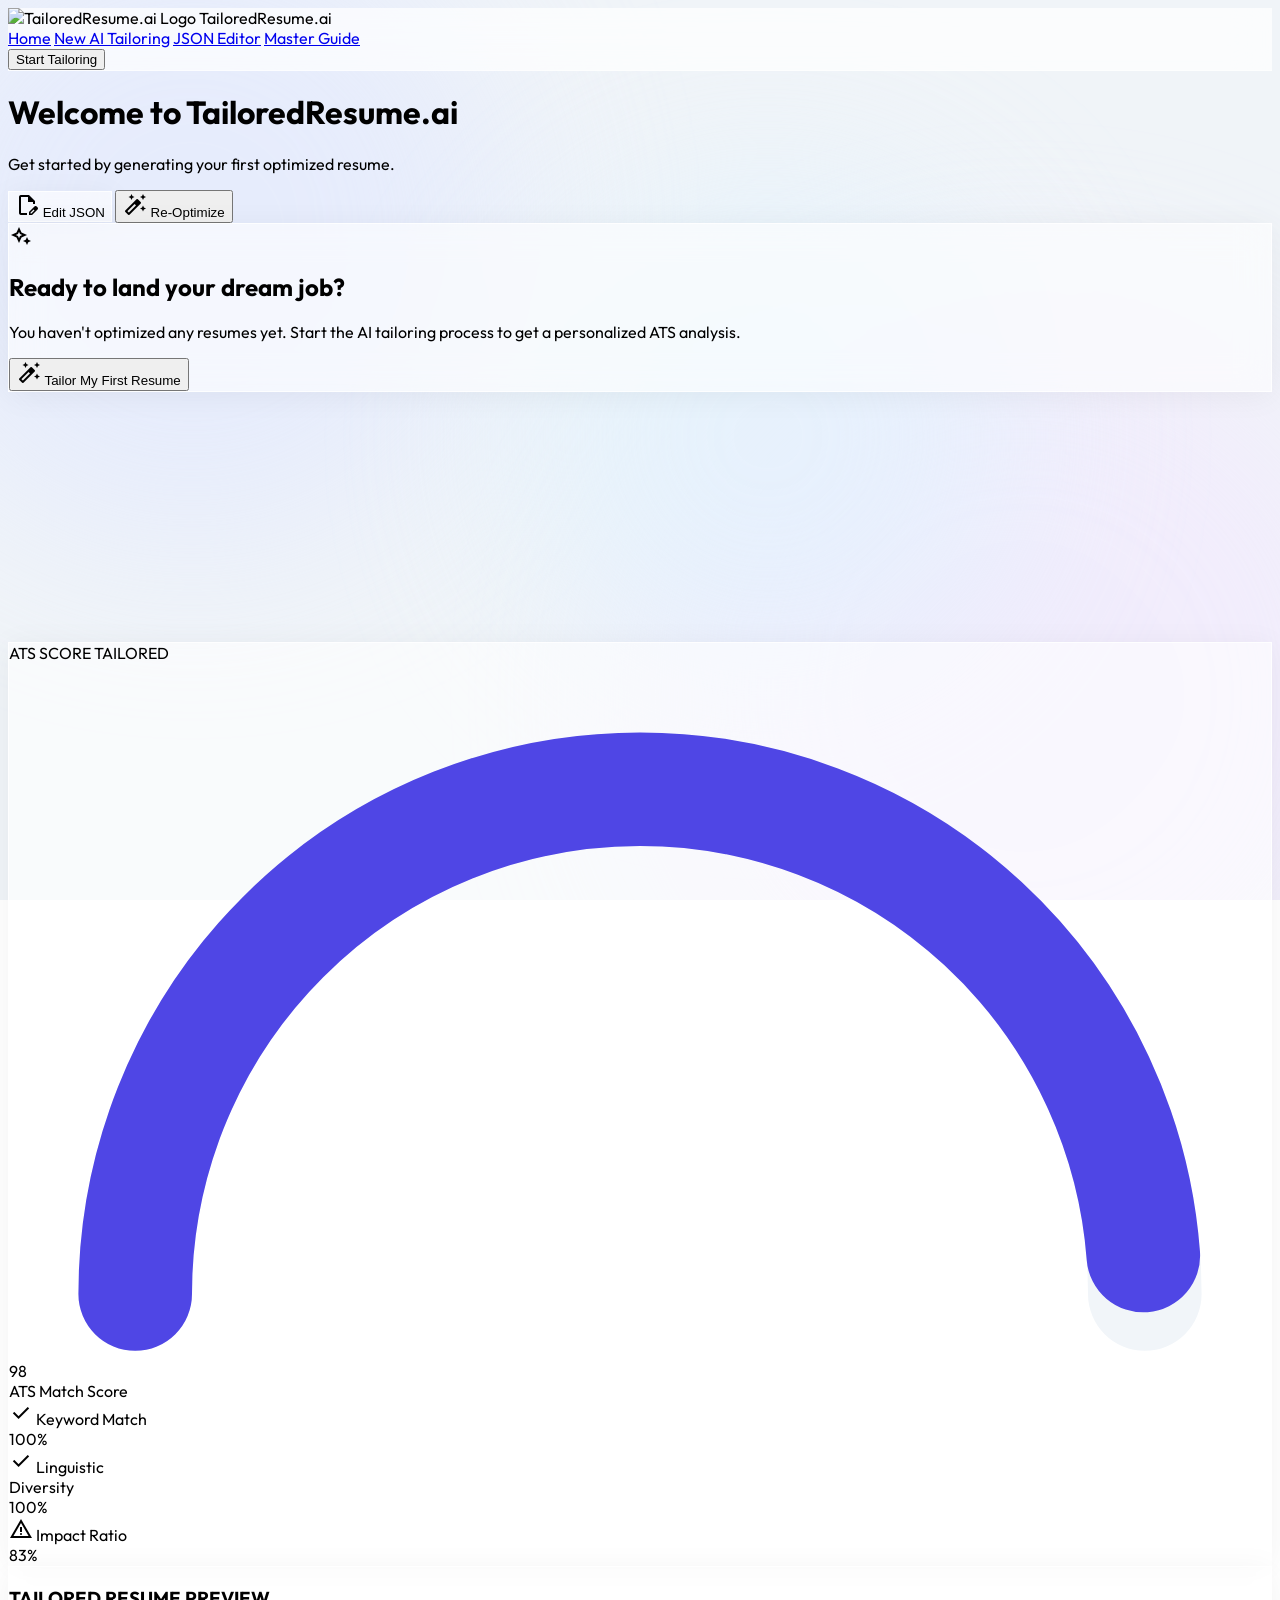
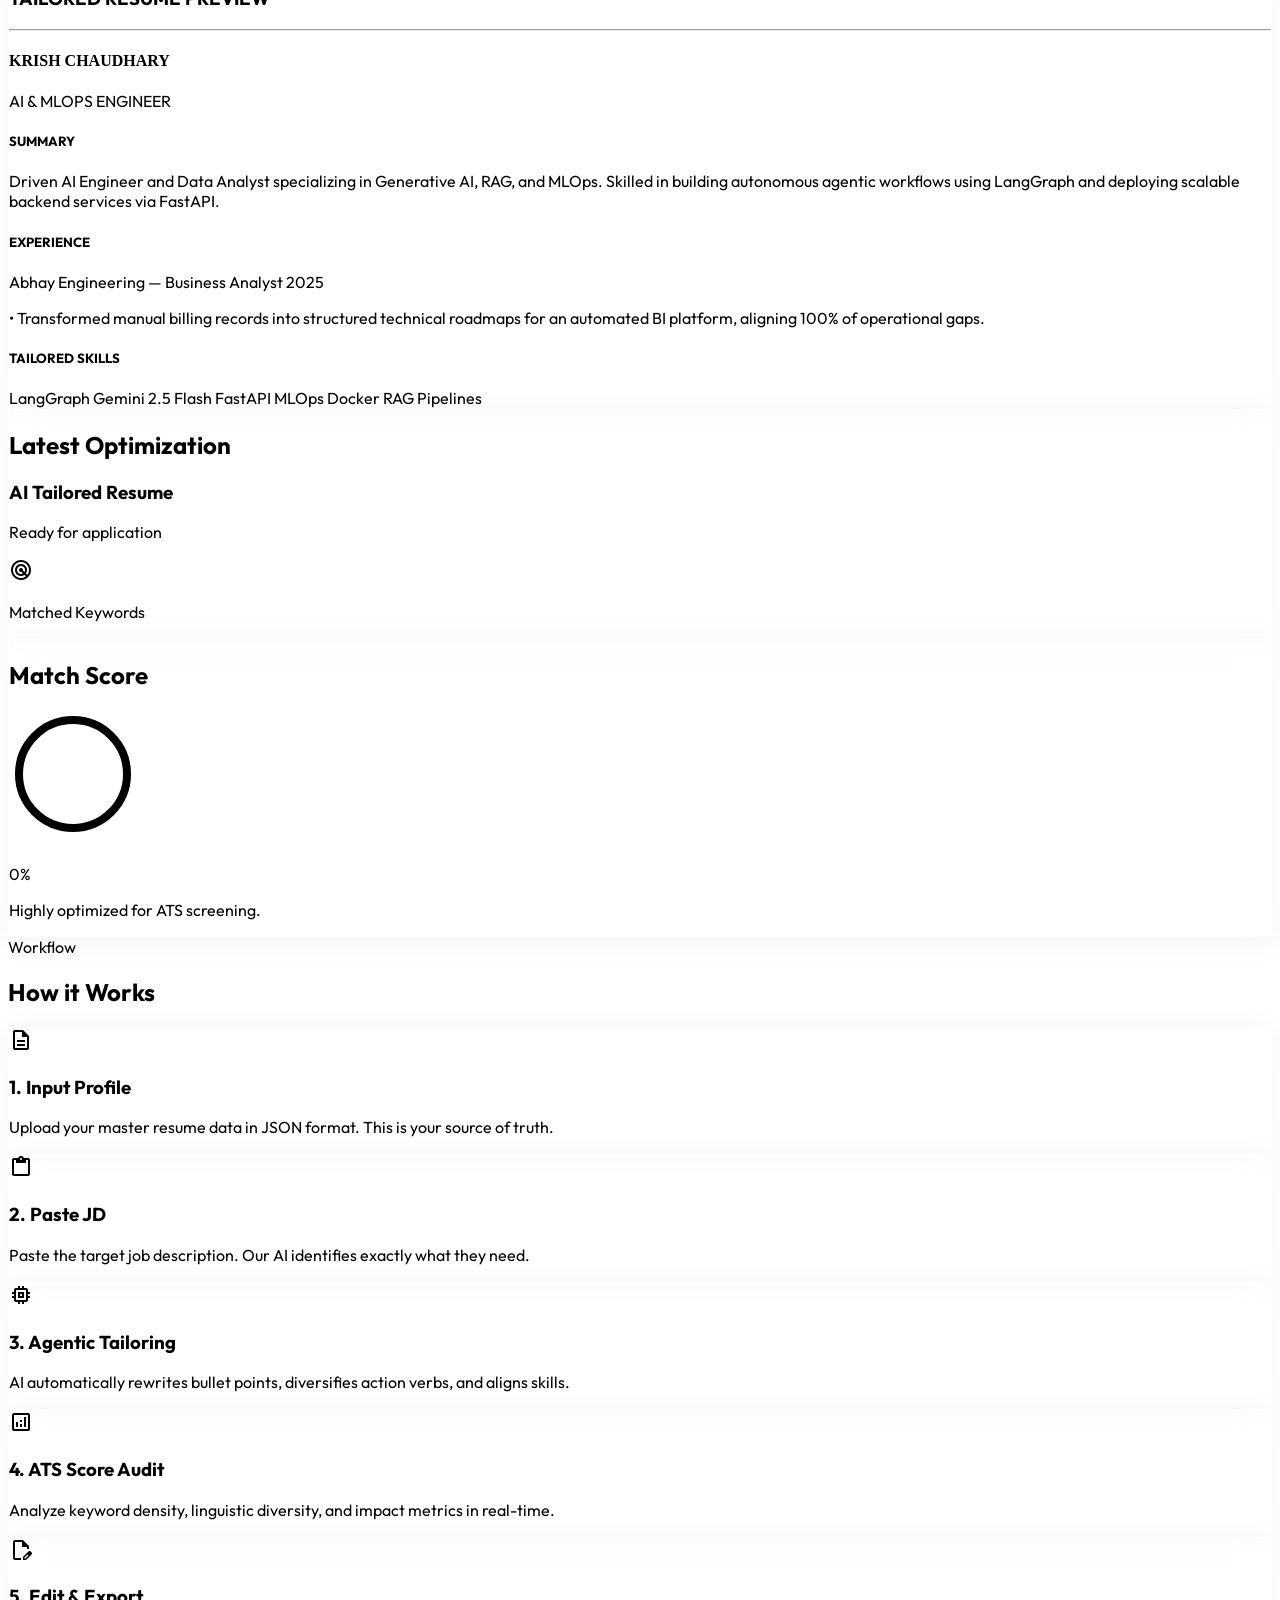
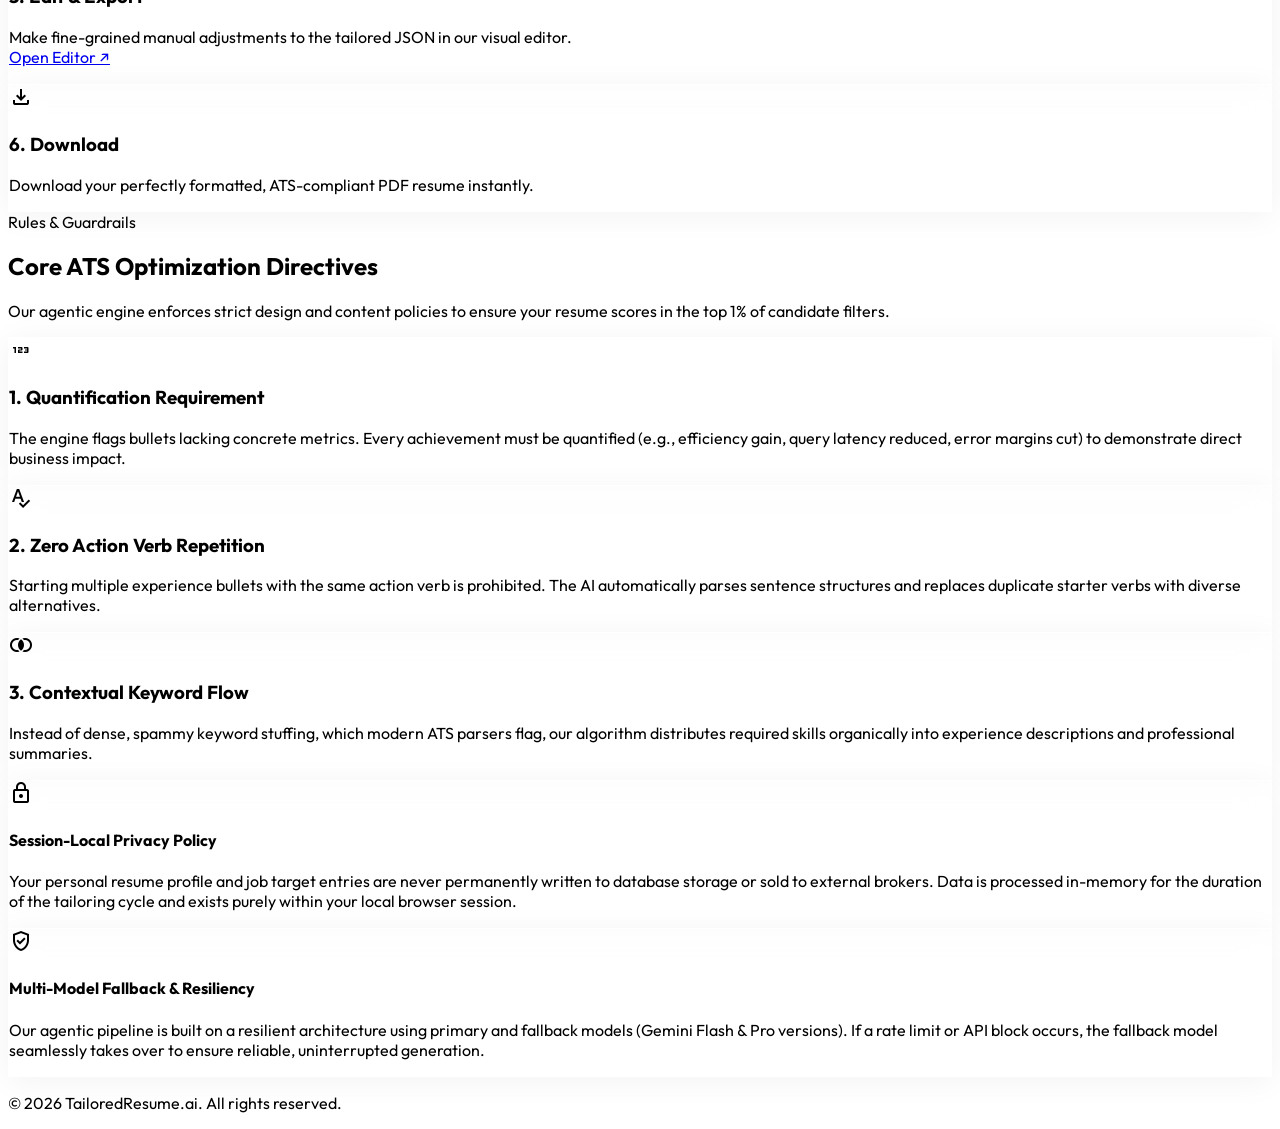
==== static/index.html @ 3b435083 "Refined UI: loading animations, single-page PDF, layout tweaks" ====
<!DOCTYPE html>
<html class="light" lang="en">
<head>
<meta charset="utf-8"/>
<meta content="width=device-width, initial-scale=1.0" name="viewport"/>
<title>TailoredResume.ai | Dashboard</title>
<link rel="icon" href="/favicon.svg?v=2" type="image/svg+xml">
<script src="https://cdn.tailwindcss.com?plugins=forms,container-queries"></script>
<link href="https://fonts.googleapis.com/css2?family=Material+Symbols+Outlined:wght,FILL@100..700,0..1&amp;display=swap" rel="stylesheet"/>
<link href="https://fonts.googleapis.com/css2?family=Outfit:wght@300;400;500;600;700&amp;display=swap" rel="stylesheet"/>
<script>
    tailwind.config = {
        theme: {
            extend: {
                fontFamily: {
                    sans: ['Outfit', 'sans-serif'],
                },
                colors: {
                    primary: "#4f46e5",
                    secondary: "#7c3aed",
                }
            }
        }
    }
</script>
<style>
    .tilt-wrapper {
        perspective: 1000px;
    }
    .tilt-target {
        transform-style: preserve-3d;
        transition: transform 0.1s ease-out;
    }
    .tilt-wrapper.tracking .tilt-target {
        transform: rotateX(var(--tilt-y, 0deg)) rotateY(var(--tilt-x, 0deg));
    }
    
    /* Scroll Reveal Animations */
    .scroll-reveal {
        opacity: 0;
        transform: translateY(30px) scale(0.98);
        transition: opacity 0.8s cubic-bezier(0.16, 1, 0.3, 1), transform 0.8s cubic-bezier(0.16, 1, 0.3, 1);
    }
    .scroll-reveal.visible {
        opacity: 1;
        transform: translateY(0) scale(1);
    }
    /* Staggered delays for child items */
    .delay-100 { transition-delay: 100ms; }
    .delay-200 { transition-delay: 200ms; }
    .delay-300 { transition-delay: 300ms; }

    /* Page Loader Transition */
    #page-loader {
        position: fixed;
        inset: 0;
        background: rgba(255, 255, 255, 0.95);
        backdrop-filter: blur(20px);
        z-index: 9999;
        display: flex;
        flex-direction: column;
        align-items: center;
        justify-content: center;
        transition: opacity 0.6s ease-out, visibility 0.6s;
    }
    #page-loader.hidden-loader {
        opacity: 0;
        visibility: hidden;
    }
    
    body {
        font-family: 'Outfit', sans-serif;
    }
    .glass-card {
        background: rgba(255, 255, 255, 0.6);
        backdrop-filter: blur(16px);
        -webkit-backdrop-filter: blur(16px);
        border: 1px solid rgba(255, 255, 255, 0.8);
        box-shadow: 0 4px 30px rgba(0, 0, 0, 0.05);
    }
    .glass-nav {
        background: rgba(255, 255, 255, 0.7);
        backdrop-filter: blur(20px);
        -webkit-backdrop-filter: blur(20px);
        border-bottom: 1px solid rgba(255, 255, 255, 0.5);
    }
    .animated-bg {
        position: fixed;
        top: 0; left: 0; right: 0; bottom: 0;
        z-index: -1;
        background: #f0f4f8;
        overflow: hidden;
    }
    .bg-blob {
        position: absolute;
        filter: blur(90px);
        opacity: 0.6;
        border-radius: 50%;
        animation: float 10s infinite ease-in-out alternate;
    }
    .blob-1 { top: -10%; left: -10%; width: 50vw; height: 50vw; background: #e0e7ff; animation-delay: 0s; }
    .blob-2 { bottom: -20%; right: -10%; width: 60vw; height: 60vw; background: #f3e8ff; animation-delay: -2s; }
    .blob-3 { top: 20%; left: 40%; width: 40vw; height: 40vw; background: #e0f2fe; animation-delay: -4s; }
    
    @keyframes float {
        0% { transform: translate(0, 0) scale(1); }
        100% { transform: translate(30px, 50px) scale(1.1); }
    }
</style>
</head>
<body class="min-h-screen text-slate-800 flex flex-col relative">

    <!-- Page Transition Loader -->
    <div id="page-loader">
        <div class="relative inline-block">
            <span class="material-symbols-outlined text-6xl text-indigo-600 mb-4">document_scanner</span>
            <div class="scanner-laser"></div>
        </div>
    </div>

    <!-- Glassy Mesh Background -->
    <div class="animated-bg">
        <div class="bg-blob blob-1"></div>
        <div class="bg-blob blob-2"></div>
        <div class="bg-blob blob-3"></div>
    </div>

    <!-- Top Navigation Bar -->
    <header class="glass-nav sticky top-0 z-50 transition-all duration-300">
        <div class="flex justify-between items-center px-8 w-full max-w-7xl mx-auto h-20">
            <div class="text-2xl font-bold text-primary flex items-center gap-2">
                <img src="/favicon.svg?v=2" alt="TailoredResume.ai Logo" class="w-8 h-8 drop-shadow-sm" />
                TailoredResume.ai
            </div>
            <nav class="hidden md:flex items-center gap-8">
                <a class="text-primary font-semibold border-b-2 border-primary pb-1" href="/">Home</a>
                <a class="text-slate-500 hover:text-primary transition-colors font-medium" href="/input">New AI Tailoring</a>
                <a class="text-slate-500 hover:text-primary transition-colors font-medium" href="/editor">JSON Editor</a>
                <a class="text-slate-500 hover:text-primary transition-colors font-medium" href="/guide">Master Guide</a>
            </nav>
            <div class="flex items-center gap-4">
                <button onclick="window.location.href='/input'" class="bg-primary text-white font-medium px-6 py-2.5 rounded-full hover:bg-indigo-700 hover:shadow-lg hover:shadow-indigo-200 active:scale-95 duration-200 transition-all">
                    Start Tailoring
                </button>
            </div>
        </div>
    </header>

    <main class="flex-grow px-4 md:px-8 py-12 w-full max-w-7xl mx-auto space-y-8">
        
        <!-- Dashboard Header -->
        <div class="flex items-center justify-between mb-2">
            <div>
                <h1 id="greeting-title" class="text-3xl font-bold text-slate-900 mb-1">Welcome to TailoredResume.ai</h1>
                <p id="greeting-subtitle" class="text-slate-500">Get started by generating your first optimized resume.</p>
            </div>
            <div id="dashboard-actions" class="flex gap-3 hidden">
                <button onclick="window.location.href='/editor'" class="glass-card px-5 py-2.5 rounded-full font-medium text-slate-700 flex items-center gap-2 hover:bg-white/80 transition-all">
                    <span class="material-symbols-outlined text-[20px]">edit_document</span> Edit JSON
                </button>
                <button onclick="window.location.href='/input'" class="bg-slate-900 text-white px-5 py-2.5 rounded-full font-medium flex items-center gap-2 hover:bg-slate-800 transition-all shadow-md">
                    <span class="material-symbols-outlined text-[20px]">auto_fix</span> Re-Optimize
                </button>
            </div>
        </div>

        <!-- Empty State -->
        <div id="empty-state" class="grid grid-cols-1 lg:grid-cols-2 gap-8 lg:gap-12 items-center">
            
            <!-- Left Side: Call to Action -->
            <div class="glass-card p-8 md:p-12 rounded-2xl text-left flex flex-col items-start justify-center h-full shadow-sm hover:shadow-md transition-shadow">
                <div class="w-14 h-14 rounded-full bg-indigo-50 text-indigo-600 flex items-center justify-center mb-6 shadow-inner">
                    <span class="material-symbols-outlined text-3xl">magic_button</span>
                </div>
                <h2 class="text-3xl font-bold text-slate-900 mb-3 leading-tight">Ready to land your dream job?</h2>
                <p class="text-slate-500 mb-8 text-base">You haven't optimized any resumes yet. Start the AI tailoring process to get a personalized ATS analysis.</p>
                <button onclick="window.location.href='/input'" class="bg-primary text-white font-medium px-8 py-3.5 rounded-full hover:bg-indigo-700 hover:shadow-lg hover:shadow-indigo-200 active:scale-95 duration-200 transition-all flex items-center gap-2">
                    <span class="material-symbols-outlined text-[20px]">auto_fix_high</span> Tailor My First Resume
                </button>
            </div>

            <!-- Right Side: Mockup Cards -->
            <div id="hero-mockup-wrapper" class="group relative w-full h-[500px] hidden lg:flex items-center justify-center transition-transform duration-200 ease-out" style="transform: perspective(1000px) rotateX(var(--tilt-y, 0deg)) rotateY(var(--tilt-x, 0deg)); transform-style: preserve-3d;">
                
                <!-- Spotlight Glow -->
                <div class="absolute pointer-events-none opacity-0 group-hover:opacity-100 transition-opacity duration-500 rounded-full blur-[60px] bg-indigo-500/20" style="width: 250px; height: 250px; left: calc(var(--mouse-x, 50%) - 125px); top: calc(var(--mouse-y, 50%) - 125px); transform: translateZ(-50px);"></div>
                
                <div class="flex gap-4 items-center justify-center w-full relative z-10">
                    <!-- Card 1: ATS Score -->
                    <div class="w-64 glass-card p-5 rounded-2xl bg-white/80 shadow-2xl border border-white mt-12" style="transform: translateZ(30px);">
                        <div class="flex justify-between items-center mb-6 border-b border-slate-100 pb-3">
                            <span class="font-bold text-slate-700 text-sm tracking-wide">ATS SCORE</span>
                            <span class="text-[10px] font-bold text-emerald-500 flex items-center gap-1.5"><span class="w-1.5 h-1.5 rounded-full bg-emerald-500"></span> TAILORED</span>
                        </div>
                        
                        <div class="flex flex-col items-center mb-6">
                            <div class="relative w-32 mt-2">
                                <svg viewBox="0 0 100 55" class="w-full overflow-visible">
                                    <path d="M 10 50 A 40 40 0 0 1 90 50" fill="none" stroke="#f1f5f9" stroke-width="9" stroke-linecap="round"></path>
                                    <path d="M 10 50 A 40 40 0 0 1 90 50" fill="none" stroke="#4f46e5" stroke-width="9" stroke-linecap="round" stroke-dasharray="125.6" stroke-dashoffset="3"></path>
                                </svg>
                                <div class="absolute bottom-0 left-0 w-full text-center translate-y-1">
                                    <span id="mockup-score" class="text-[2.75rem] font-black text-slate-800 leading-none tracking-tight">98</span>
                                </div>
                            </div>
                            <span class="text-[10px] font-bold text-emerald-500 mt-4 tracking-widest uppercase">ATS Match Score</span>
                        </div>

                        <div class="space-y-2">
                            <div class="flex items-center justify-between bg-slate-50/80 p-2.5 rounded-lg border border-slate-100/80">
                                <div class="flex items-center gap-2">
                                    <span class="material-symbols-outlined text-emerald-500 text-[16px]">check</span>
                                    <span class="text-[11px] font-bold text-slate-700">Keyword Match</span>
                                </div>
                                <span class="text-[11px] font-bold text-emerald-500">100%</span>
                            </div>
                            <div class="flex items-center justify-between bg-slate-50/80 p-2.5 rounded-lg border border-slate-100/80">
                                <div class="flex items-center gap-2">
                                    <span class="material-symbols-outlined text-emerald-500 text-[16px]">check</span>
                                    <span class="text-[11px] font-bold text-slate-700 leading-tight">Linguistic<br>Diversity</span>
                                </div>
                                <span class="text-[11px] font-bold text-emerald-500">100%</span>
                            </div>
                            <div class="flex items-center justify-between bg-slate-50/80 p-2.5 rounded-lg border border-indigo-100/50">
                                <div class="flex items-center gap-2">
                                    <span class="material-symbols-outlined text-indigo-500 text-[16px]">warning</span>
                                    <span class="text-[11px] font-bold text-slate-700">Impact Ratio</span>
                                </div>
                                <span class="text-[11px] font-bold text-indigo-600">83%</span>
                            </div>
                        </div>
                    </div>

                    <!-- Card 2: Resume Preview -->
                    <div class="w-72 glass-card p-6 rounded-2xl bg-white/95 shadow-2xl border border-white mb-12" style="transform: translateZ(50px);">
                        <h3 class="font-bold text-slate-700 text-xs tracking-widest mb-4">TAILORED RESUME PREVIEW</h3>
                        <hr class="border-slate-100 mb-4">
                        
                        <div class="text-center mb-5">
                            <h4 id="mockup-name" class="font-black text-slate-800 text-[17px] leading-none mb-1" style="font-family: 'Newsreader', serif;">KRISH CHAUDHARY</h4>
                            <p id="mockup-role" class="text-[9px] font-bold text-indigo-600 uppercase tracking-widest">AI & MLOPS ENGINEER</p>
                        </div>

                        <div class="mb-4">
                            <h5 class="text-[8px] font-bold text-slate-400 tracking-widest mb-1.5">SUMMARY</h5>
                            <p id="mockup-summary" class="text-[9px] text-slate-600 leading-relaxed line-clamp-4">Driven AI Engineer and Data Analyst specializing in Generative AI, RAG, and MLOps. Skilled in building autonomous agentic workflows using LangGraph and deploying scalable backend services via FastAPI.</p>
                        </div>

                        <div class="mb-4">
                            <h5 class="text-[8px] font-bold text-slate-400 tracking-widest mb-1.5">EXPERIENCE</h5>
                            <p id="mockup-exp-title" class="text-[10px] font-bold text-slate-700 truncate">Abhay Engineering — Business Analyst <span class="font-normal text-slate-400 text-[9px] float-right">2025</span></p>
                            <p id="mockup-exp-bullet" class="text-[9px] text-slate-600 leading-relaxed mt-1 line-clamp-3">• Transformed manual billing records into structured technical roadmaps for an automated BI platform, aligning 100% of operational gaps.</p>
                        </div>

                        <div>
                            <h5 class="text-[8px] font-bold text-slate-400 tracking-widest mb-1.5">TAILORED SKILLS</h5>
                            <div id="mockup-skills-container" class="flex flex-wrap gap-1.5">
                                <span class="px-2 py-0.5 rounded border border-indigo-200/60 bg-indigo-50/50 text-[9px] font-bold text-indigo-600">LangGraph</span>
                                <span class="px-2 py-0.5 rounded border border-indigo-200/60 bg-indigo-50/50 text-[9px] font-bold text-indigo-600">Gemini 2.5 Flash</span>
                                <span class="px-2 py-0.5 rounded border border-indigo-200/60 bg-indigo-50/50 text-[9px] font-bold text-indigo-600">FastAPI</span>
                                <span class="px-2 py-0.5 rounded border border-indigo-200/60 bg-indigo-50/50 text-[9px] font-bold text-indigo-600">MLOps</span>
                                <span class="px-2 py-0.5 rounded border border-indigo-200/60 bg-indigo-50/50 text-[9px] font-bold text-indigo-600">Docker</span>
                                <span class="px-2 py-0.5 rounded border border-indigo-200/60 bg-indigo-50/50 text-[9px] font-bold text-indigo-600">RAG Pipelines</span>
                            </div>
                        </div>
                    </div>
                </div>
            </div>
        </div>

        <!-- Top Row Dashboard Grid (Hidden until data exists) -->
        <div id="dashboard-wrapper" class="tilt-wrapper hidden">
            <div id="dashboard-data" class="grid grid-cols-1 md:grid-cols-3 gap-6 tilt-target">
                <!-- Target Role Analysis -->
                <section class="glass-card p-6 rounded-2xl md:col-span-2 flex flex-col justify-between hover:-translate-y-1 transition-transform duration-300">
                <div class="flex justify-between items-start mb-6">
                    <div>
                        <div class="flex items-center gap-2 mb-2">
                            <span class="w-2 h-2 rounded-full bg-green-400 animate-pulse"></span>
                            <h2 class="text-slate-500 text-sm uppercase tracking-wider font-semibold">Latest Optimization</h2>
                        </div>
                        <h3 id="target-role-title" class="text-2xl font-bold text-slate-900">AI Tailored Resume</h3>
                        <p id="target-role-company" class="text-slate-500 mt-1">Ready for application</p>
                    </div>
                    <div class="w-12 h-12 rounded-xl bg-indigo-50 text-indigo-600 flex items-center justify-center">
                        <span class="material-symbols-outlined text-2xl">radar</span>
                    </div>
                </div>
                
                <div class="pt-6 border-t border-slate-200/50">
                    <p class="text-sm text-slate-500 mb-3 font-medium">Matched Keywords</p>
                    <div id="matched-keywords" class="flex flex-wrap gap-2">
                        <!-- Filled by JS -->
                    </div>
                </div>
            </section>

            <!-- Optimization Score -->
            <section class="glass-card p-6 rounded-2xl flex flex-col items-center justify-center hover:-translate-y-1 transition-transform duration-300">
                <h2 class="text-slate-500 text-sm uppercase tracking-wider font-semibold mb-6 w-full text-center">Match Score</h2>
                
                <div class="relative w-32 h-32 flex items-center justify-center mb-4">
                    <svg class="w-full h-full transform -rotate-90">
                        <circle class="text-slate-200" cx="64" cy="64" fill="transparent" r="54" stroke="currentColor" stroke-width="8"></circle>
                        <circle id="score-circle" class="text-primary" cx="64" cy="64" fill="transparent" r="54" stroke="currentColor" stroke-dasharray="339.29" stroke-dashoffset="339.29" stroke-linecap="round" stroke-width="8" style="transition: stroke-dashoffset 1.5s ease-in-out;"></circle>
                    </svg>
                    <div class="absolute inset-0 flex flex-col items-center justify-center">
                        <span class="text-4xl font-bold text-slate-900 leading-none"><span id="score-text">0</span><span class="text-2xl text-slate-400">%</span></span>
                    </div>
                </div>
                
                <p class="text-sm text-slate-500 text-center px-4 font-medium">Highly optimized for ATS screening.</p>
            </section>
        </div>
        </div>

        <!-- How it Works Section -->
        <div class="mt-16">
            <div class="text-center mb-10">
                <span class="bg-indigo-100 text-indigo-700 text-xs font-bold px-3 py-1 rounded-full uppercase tracking-widest">Workflow</span>
                <h2 class="text-3xl font-bold text-slate-900 mt-3">How it Works</h2>
            </div>
            <div class="grid grid-cols-1 md:grid-cols-2 lg:grid-cols-3 gap-6 relative">
                <!-- Connecting background line (visible on large screens only) -->
                <div class="hidden lg:block absolute top-[4.5rem] left-[10%] w-[80%] border-t border-dashed border-indigo-200 -z-10"></div>
                <div class="hidden lg:block absolute top-[19rem] left-[10%] w-[80%] border-t border-dashed border-indigo-200 -z-10"></div>

                <!-- Step 1 -->
                <div class="glass-card p-6 rounded-2xl flex flex-col items-start text-left shadow-sm border-l-4 border-transparent hover:border-indigo-600 hover:bg-white transition-all duration-300 hover:shadow-md hover:-translate-y-1 cursor-default">
                    <div class="w-12 h-12 rounded-xl bg-indigo-50 text-indigo-600 flex items-center justify-center mb-4">
                        <span class="material-symbols-outlined text-2xl">description</span>
                    </div>
                    <h3 class="text-lg font-bold text-slate-900 mb-2">1. Input Profile</h3>
                    <p class="text-slate-500 text-sm leading-relaxed">Upload your master resume data in JSON format. This is your source of truth.</p>
                </div>
                <!-- Step 2 -->
                <div class="glass-card p-6 rounded-2xl flex flex-col items-start text-left shadow-sm border-l-4 border-transparent hover:border-indigo-600 hover:bg-white transition-all duration-300 hover:shadow-md hover:-translate-y-1 cursor-default">
                    <div class="w-12 h-12 rounded-xl bg-indigo-50 text-indigo-600 flex items-center justify-center mb-4">
                        <span class="material-symbols-outlined text-2xl">content_paste</span>
                    </div>
                    <h3 class="text-lg font-bold text-slate-900 mb-2">2. Paste JD</h3>
                    <p class="text-slate-500 text-sm leading-relaxed">Paste the target job description. Our AI identifies exactly what they need.</p>
                </div>
                <!-- Step 3 -->
                <div class="glass-card p-6 rounded-2xl flex flex-col items-start text-left shadow-sm border-l-4 border-transparent hover:border-indigo-600 hover:bg-white transition-all duration-300 hover:shadow-md hover:-translate-y-1 cursor-default">
                    <div class="w-12 h-12 rounded-xl bg-indigo-50 text-indigo-600 flex items-center justify-center mb-4">
                        <span class="material-symbols-outlined text-2xl">memory</span>
                    </div>
                    <h3 class="text-lg font-bold text-slate-900 mb-2">3. Agentic Tailoring</h3>
                    <p class="text-slate-500 text-sm leading-relaxed">AI automatically rewrites bullet points, diversifies action verbs, and aligns skills.</p>
                </div>
                <!-- Step 4 -->
                <div class="glass-card p-6 rounded-2xl flex flex-col items-start text-left shadow-sm border-l-4 border-transparent hover:border-indigo-600 hover:bg-white transition-all duration-300 hover:shadow-md hover:-translate-y-1 cursor-default">
                    <div class="w-12 h-12 rounded-xl bg-indigo-50 text-indigo-600 flex items-center justify-center mb-4">
                        <span class="material-symbols-outlined text-2xl">analytics</span>
                    </div>
                    <h3 class="text-lg font-bold text-slate-900 mb-2">4. ATS Score Audit</h3>
                    <p class="text-slate-500 text-sm leading-relaxed">Analyze keyword density, linguistic diversity, and impact metrics in real-time.</p>
                </div>
                <!-- Step 5 -->
                <div class="glass-card p-6 rounded-2xl flex flex-col items-start text-left shadow-sm border-l-4 border-transparent hover:border-indigo-600 hover:bg-white transition-all duration-300 hover:shadow-md hover:-translate-y-1 cursor-default">
                    <div class="w-12 h-12 rounded-xl bg-indigo-100 text-indigo-600 flex items-center justify-center mb-4">
                        <span class="material-symbols-outlined text-2xl">edit_document</span>
                    </div>
                    <h3 class="text-lg font-bold text-slate-900 mb-2">5. Edit & Export</h3>
                    <p class="text-slate-500 text-sm leading-relaxed">Make fine-grained manual adjustments to the tailored JSON in our visual editor. <br><a href="/editor" class="text-indigo-600 font-semibold mt-1 inline-block hover:underline">Open Editor ↗</a></p>
                </div>
                <!-- Step 6 -->
                <div class="glass-card p-6 rounded-2xl flex flex-col items-start text-left shadow-sm border-l-4 border-transparent hover:border-indigo-600 hover:bg-white transition-all duration-300 hover:shadow-md hover:-translate-y-1 cursor-default">
                    <div class="w-12 h-12 rounded-xl bg-indigo-50 text-indigo-600 flex items-center justify-center mb-4">
                        <span class="material-symbols-outlined text-2xl">download</span>
                    </div>
                    <h3 class="text-lg font-bold text-slate-900 mb-2">6. Download</h3>
                    <p class="text-slate-500 text-sm leading-relaxed">Download your perfectly formatted, ATS-compliant PDF resume instantly.</p>
                </div>
            </div>
        </div>

        <!-- Rules & Guardrails Section -->
        <div class="mt-20 pt-10 border-t border-slate-200/50">
            <div class="text-center mb-10">
                <span class="bg-purple-100 text-purple-700 text-xs font-bold px-3 py-1 rounded-full uppercase tracking-widest">Rules & Guardrails</span>
                <h2 class="text-3xl font-bold text-slate-900 mt-3">Core ATS Optimization Directives</h2>
                <p class="text-slate-500 mt-3 max-w-2xl mx-auto">Our agentic engine enforces strict design and content policies to ensure your resume scores in the top 1% of candidate filters.</p>
            </div>
            
            <div class="grid grid-cols-1 md:grid-cols-3 gap-6 relative">
                <!-- Connecting line (visible on md+) -->
                <div class="hidden md:block absolute top-[4rem] left-[16%] w-[68%] border-t border-dashed border-purple-200 -z-10"></div>

                <!-- Rule 1 -->
                <div class="glass-card p-6 rounded-2xl flex flex-col shadow-sm border-l-4 border-transparent hover:border-purple-600 hover:bg-white transition-all duration-300 hover:shadow-md hover:-translate-y-1 cursor-default">
                    <div class="w-10 h-10 rounded-lg bg-purple-50 text-purple-600 flex items-center justify-center mb-4">
                        <span class="material-symbols-outlined text-xl">123</span>
                    </div>
                    <h3 class="text-lg font-bold text-slate-900 mb-2">1. Quantification Requirement</h3>
                    <p class="text-slate-500 text-sm leading-relaxed">The engine flags bullets lacking concrete metrics. Every achievement must be quantified (e.g., efficiency gain, query latency reduced, error margins cut) to demonstrate direct business impact.</p>
                </div>
                <!-- Rule 2 -->
                <div class="glass-card p-6 rounded-2xl flex flex-col shadow-sm border-l-4 border-transparent hover:border-purple-600 hover:bg-white transition-all duration-300 hover:shadow-md hover:-translate-y-1 cursor-default">
                    <div class="w-10 h-10 rounded-lg bg-purple-50 text-purple-600 flex items-center justify-center mb-4">
                        <span class="material-symbols-outlined text-xl">spellcheck</span>
                    </div>
                    <h3 class="text-lg font-bold text-slate-900 mb-2">2. Zero Action Verb Repetition</h3>
                    <p class="text-slate-500 text-sm leading-relaxed">Starting multiple experience bullets with the same action verb is prohibited. The AI automatically parses sentence structures and replaces duplicate starter verbs with diverse alternatives.</p>
                </div>
                <!-- Rule 3 -->
                <div class="glass-card p-6 rounded-2xl flex flex-col shadow-sm border-l-4 border-transparent hover:border-purple-600 hover:bg-white transition-all duration-300 hover:shadow-md hover:-translate-y-1 cursor-default">
                    <div class="w-10 h-10 rounded-lg bg-purple-50 text-purple-600 flex items-center justify-center mb-4">
                        <span class="material-symbols-outlined text-xl">join_inner</span>
                    </div>
                    <h3 class="text-lg font-bold text-slate-900 mb-2">3. Contextual Keyword Flow</h3>
                    <p class="text-slate-500 text-sm leading-relaxed">Instead of dense, spammy keyword stuffing, which modern ATS parsers flag, our algorithm distributes required skills organically into experience descriptions and professional summaries.</p>
                </div>
            </div>

            <div class="grid grid-cols-1 md:grid-cols-2 gap-6 mt-6">
                <!-- Privacy -->
                <div class="glass-card p-6 md:p-8 rounded-2xl flex flex-col items-start shadow-sm bg-white/40">
                    <div class="flex items-center gap-3 mb-4">
                        <span class="material-symbols-outlined text-2xl text-blue-600">lock</span>
                        <h4 class="text-lg font-bold text-slate-900">Session-Local Privacy Policy</h4>
                    </div>
                    <p class="text-slate-500 text-sm leading-relaxed">Your personal resume profile and job target entries are never permanently written to database storage or sold to external brokers. Data is processed in-memory for the duration of the tailoring cycle and exists purely within your local browser session.</p>
                </div>
                <!-- Resiliency -->
                <div class="glass-card p-6 md:p-8 rounded-2xl flex flex-col items-start shadow-sm bg-white/40">
                    <div class="flex items-center gap-3 mb-4">
                        <span class="material-symbols-outlined text-2xl text-green-600">verified_user</span>
                        <h4 class="text-lg font-bold text-slate-900">Multi-Model Fallback & Resiliency</h4>
                    </div>
                    <p class="text-slate-500 text-sm leading-relaxed">Our agentic pipeline is built on a resilient architecture using primary and fallback models (Gemini Flash & Pro versions). If a rate limit or API block occurs, the fallback model seamlessly takes over to ensure reliable, uninterrupted generation.</p>
                </div>
            </div>
        </div>
    </main>

    <!-- Footer -->
    <footer class="mt-auto py-8 text-center text-slate-500 text-sm border-t border-slate-200/50 bg-white/30 backdrop-blur-md">
        <p>© 2026 TailoredResume.ai. All rights reserved.</p>
    </footer>

    <script>
        // Page Loader Transition
        window.addEventListener('load', () => {
            const loader = document.getElementById('page-loader');
            if(loader) {
                loader.style.opacity = '0';
                setTimeout(() => loader.remove(), 600);
            }
            
            // Scroll Reveals
            const observer = new IntersectionObserver((entries) => {
                entries.forEach(entry => {
                    if (entry.isIntersecting) {
                        entry.target.classList.add('visible');
                    }
                });
            }, { threshold: 0.1 });
            document.querySelectorAll('.scroll-reveal').forEach(el => observer.observe(el));
        });

        document.addEventListener("DOMContentLoaded", () => {
            const existingDataStr = sessionStorage.getItem('tailored_resume');
            if (existingDataStr) {
                try {
                    const parsed = JSON.parse(existingDataStr);
                    const resumeData = parsed.data;
                    const score = Math.round(parsed.score) || 88;
                    
                    const emptyState = document.getElementById('empty-state');
                    if (emptyState) emptyState.classList.add('hidden');
                    
                    const dashboardWrapper = document.getElementById('dashboard-wrapper');
                    if (dashboardWrapper) dashboardWrapper.classList.remove('hidden');
                    
                    const dashboardActions = document.getElementById('dashboard-actions');
                    if (dashboardActions) dashboardActions.classList.remove('hidden');
                    
                    if (resumeData && resumeData.personal_info && resumeData.personal_info.name) {
                        const greetingTitle = document.getElementById('greeting-title');
                        if (greetingTitle) greetingTitle.innerText = `Welcome back, ${resumeData.personal_info.name.split(' ')[0]}`;
                        
                        const greetingSubtitle = document.getElementById('greeting-subtitle');
                        if (greetingSubtitle) greetingSubtitle.innerText = "Here's your real-time resume optimization overview.";
                    }

                    if (resumeData && resumeData.personal_info && resumeData.personal_info.email) {
                        const targetRole = document.getElementById('target-role-company');
                        if (targetRole) targetRole.innerText = resumeData.personal_info.email;
                    }

                    const scoreText = document.getElementById('score-text');
                    if (scoreText) scoreText.innerText = score;
                    
                    setTimeout(() => {
                        const scoreCircle = document.getElementById('score-circle');
                        if (scoreCircle) {
                            const offset = 339.29 - (339.29 * (score / 100));
                            scoreCircle.style.strokeDashoffset = offset;
                        }
                    }, 100);

                    if (resumeData && resumeData.skills) {
                        const matchedKeywords = document.getElementById('matched-keywords');
                        if (matchedKeywords) {
                            matchedKeywords.innerHTML = '';
                            let skillCount = 0;
                            for (const cat in resumeData.skills) {
                                for (const skill of resumeData.skills[cat]) {
                                    if (skillCount < 3) {
                                        const colors = ['indigo', 'purple', 'blue'];
                                        const color = colors[skillCount % 3];
                                        matchedKeywords.innerHTML += `
                                            <span class="px-4 py-1.5 bg-${color}-100 text-${color}-700 rounded-lg text-sm font-semibold flex items-center gap-1.5">
                                                <span class="material-symbols-outlined text-[16px]">check</span> ${skill}
                                            </span>
                                        `;
                                    }
                                    skillCount++;
                                }
                            }
                            if (skillCount > 3) {
                                matchedKeywords.innerHTML += `
                                    <span class="px-4 py-1.5 bg-slate-100 text-slate-600 rounded-lg text-sm font-medium">
                                        +${skillCount - 3} more found
                                    </span>
                                `;
                            }
                        }
                    }
                    // Populate Hero Mockups
                    if (resumeData) {
                        if (resumeData.personal_info && resumeData.personal_info.name) {
                            const mockupName = document.getElementById('mockup-name');
                            if (mockupName) mockupName.innerText = resumeData.personal_info.name.toUpperCase();
                        }
                        
                        if (resumeData.experience && resumeData.experience.length > 0) {
                            const exp = resumeData.experience[0];
                            const mockupRole = document.getElementById('mockup-role');
                            if (mockupRole && exp.role) mockupRole.innerText = exp.role.toUpperCase();
                            
                            const mockupExpTitle = document.getElementById('mockup-exp-title');
                            if (mockupExpTitle) mockupExpTitle.innerHTML = `${exp.company} — ${exp.role} <span class="font-normal text-slate-400 text-[9px] float-right">${exp.end_date || 'Present'}</span>`;
                            
                            const mockupExpBullet = document.getElementById('mockup-exp-bullet');
                            if (mockupExpBullet && exp.bullet_points && exp.bullet_points.length > 0) mockupExpBullet.innerText = '• ' + exp.bullet_points[0];
                        }
                        
                        if (resumeData.professional_summaries && resumeData.professional_summaries.length > 0) {
                            const mockupSum = document.getElementById('mockup-summary');
                            if (mockupSum) mockupSum.innerText = resumeData.professional_summaries[0];
                        }
                        
                        if (resumeData.skills) {
                            const mockupSkills = document.getElementById('mockup-skills-container');
                            if (mockupSkills) {
                                mockupSkills.innerHTML = '';
                                let count = 0;
                                for (const cat in resumeData.skills) {
                                    for (const skill of resumeData.skills[cat]) {
                                        if (count < 6) {
                                            mockupSkills.innerHTML += `<span class="px-2 py-0.5 rounded border border-indigo-200/60 bg-indigo-50/50 text-[9px] font-bold text-indigo-600">${skill}</span>`;
                                            count++;
                                        }
                                    }
                                }
                            }
                        }
                    }
                    
                    const mockupScore = document.getElementById('mockup-score');
                    if (mockupScore) mockupScore.innerText = score;
                } catch(e) {}
            }

            // Interactive 3D Mockup Tilt
            const wrapper = document.getElementById('dashboard-wrapper');
            const heroWrapper = document.getElementById('hero-mockup-wrapper');
            
            function applyTilt(el) {
                if (!el) return;
                let rect = el.getBoundingClientRect();
                
                window.addEventListener('resize', () => { rect = el.getBoundingClientRect(); });
                window.addEventListener('scroll', () => { rect = el.getBoundingClientRect(); });

                el.addEventListener('mousemove', (e) => {
                    rect = el.getBoundingClientRect(); 
                    const x = (e.clientX - rect.left) / rect.width;
                    const y = (e.clientY - rect.top) / rect.height;
                    
                    const tiltX = (x - 0.5) * 20; 
                    const tiltY = (0.5 - y) * 20; 

                    el.style.setProperty('--tilt-x', `${tiltX}deg`);
                    el.style.setProperty('--tilt-y', `${tiltY}deg`);
                    el.style.setProperty('--mouse-x', `${x * 100}%`);
                    el.style.setProperty('--mouse-y', `${y * 100}%`);
                });

                el.addEventListener('mouseleave', () => {
                    el.style.setProperty('--tilt-x', `0deg`);
                    el.style.setProperty('--tilt-y', `0deg`);
                });
            }
            
            applyTilt(wrapper);
            applyTilt(heroWrapper);
        });
    </script>
</body>
</html>
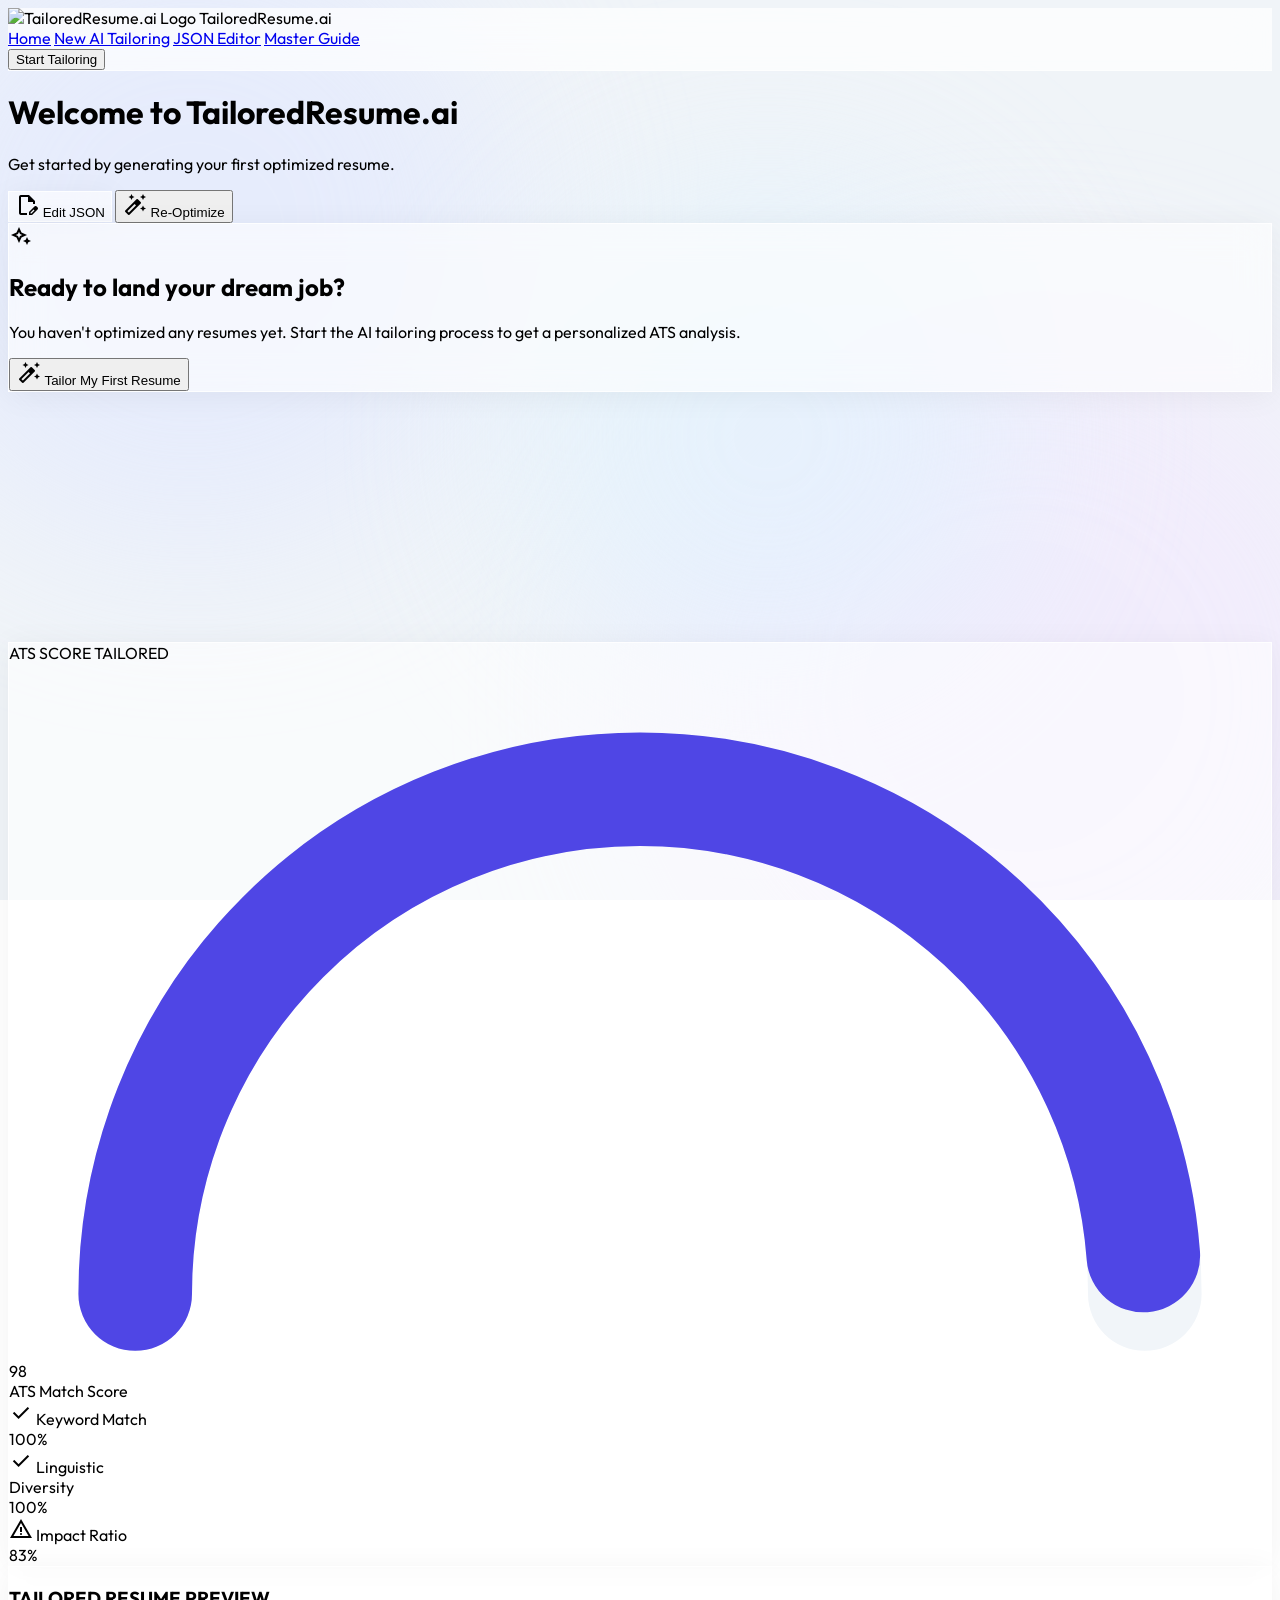
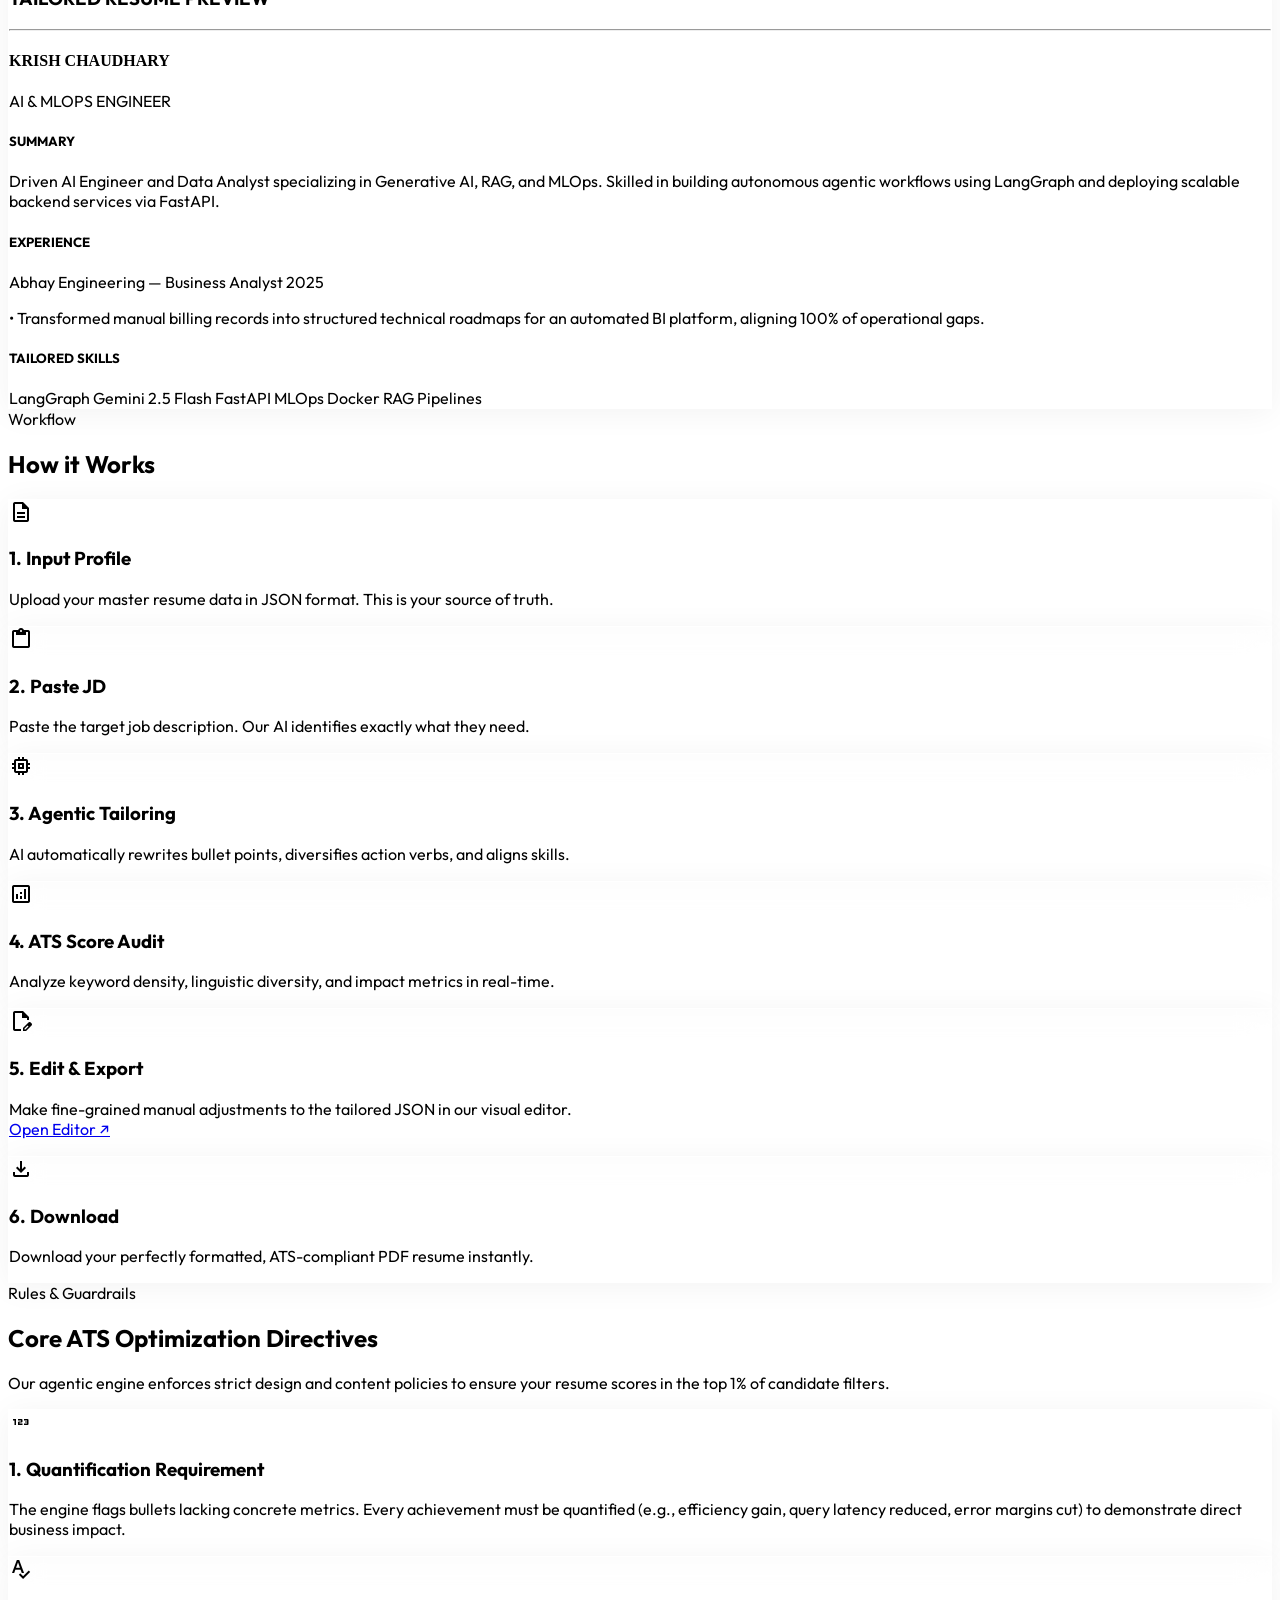
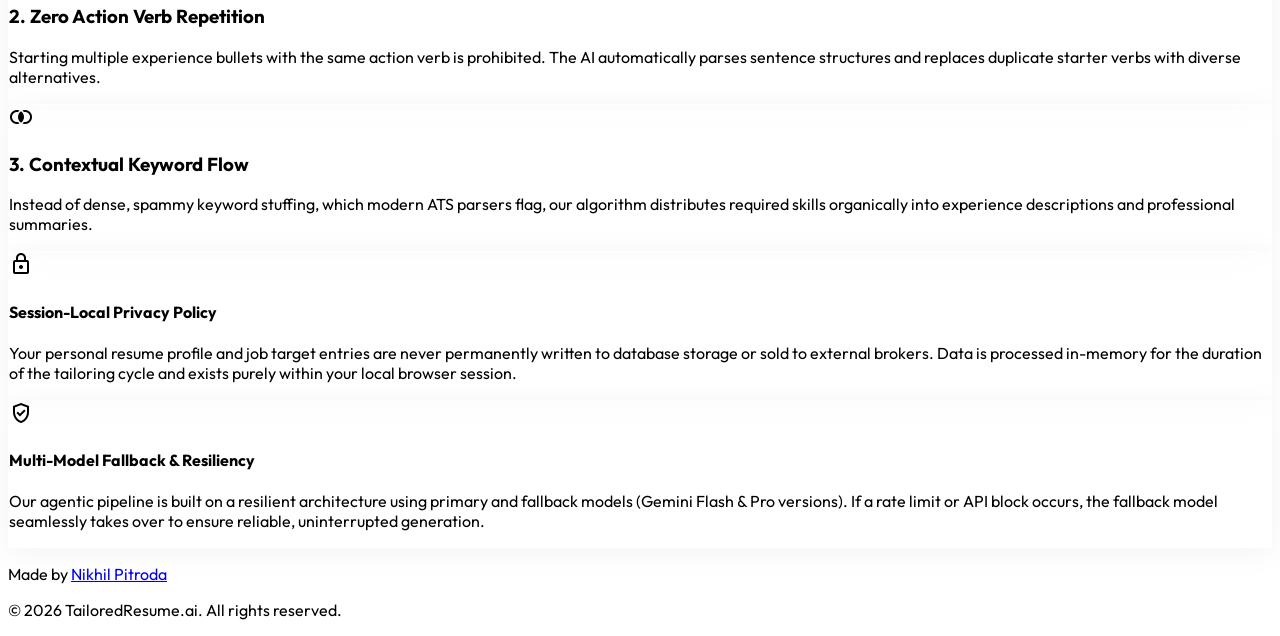
==== commit 692249ba: "Update authorship to Nikhil Pitroda and fix homepage layout" ====
--- a/static/index.html
+++ b/static/index.html
@@ -197,7 +197,7 @@
                             <div class="relative w-32 mt-2">
                                 <svg viewBox="0 0 100 55" class="w-full overflow-visible">
                                     <path d="M 10 50 A 40 40 0 0 1 90 50" fill="none" stroke="#f1f5f9" stroke-width="9" stroke-linecap="round"></path>
-                                    <path d="M 10 50 A 40 40 0 0 1 90 50" fill="none" stroke="#4f46e5" stroke-width="9" stroke-linecap="round" stroke-dasharray="125.6" stroke-dashoffset="3"></path>
+                                    <path id="mockup-score-circle" d="M 10 50 A 40 40 0 0 1 90 50" fill="none" stroke="#4f46e5" stroke-width="9" stroke-linecap="round" stroke-dasharray="125.6" stroke-dashoffset="3" style="transition: stroke-dashoffset 1.5s ease-in-out;"></path>
                                 </svg>
                                 <div class="absolute bottom-0 left-0 w-full text-center translate-y-1">
                                     <span id="mockup-score" class="text-[2.75rem] font-black text-slate-800 leading-none tracking-tight">98</span>
@@ -268,51 +268,7 @@
             </div>
         </div>
 
-        <!-- Top Row Dashboard Grid (Hidden until data exists) -->
-        <div id="dashboard-wrapper" class="tilt-wrapper hidden">
-            <div id="dashboard-data" class="grid grid-cols-1 md:grid-cols-3 gap-6 tilt-target">
-                <!-- Target Role Analysis -->
-                <section class="glass-card p-6 rounded-2xl md:col-span-2 flex flex-col justify-between hover:-translate-y-1 transition-transform duration-300">
-                <div class="flex justify-between items-start mb-6">
-                    <div>
-                        <div class="flex items-center gap-2 mb-2">
-                            <span class="w-2 h-2 rounded-full bg-green-400 animate-pulse"></span>
-                            <h2 class="text-slate-500 text-sm uppercase tracking-wider font-semibold">Latest Optimization</h2>
-                        </div>
-                        <h3 id="target-role-title" class="text-2xl font-bold text-slate-900">AI Tailored Resume</h3>
-                        <p id="target-role-company" class="text-slate-500 mt-1">Ready for application</p>
-                    </div>
-                    <div class="w-12 h-12 rounded-xl bg-indigo-50 text-indigo-600 flex items-center justify-center">
-                        <span class="material-symbols-outlined text-2xl">radar</span>
-                    </div>
-                </div>
-                
-                <div class="pt-6 border-t border-slate-200/50">
-                    <p class="text-sm text-slate-500 mb-3 font-medium">Matched Keywords</p>
-                    <div id="matched-keywords" class="flex flex-wrap gap-2">
-                        <!-- Filled by JS -->
-                    </div>
-                </div>
-            </section>
-
-            <!-- Optimization Score -->
-            <section class="glass-card p-6 rounded-2xl flex flex-col items-center justify-center hover:-translate-y-1 transition-transform duration-300">
-                <h2 class="text-slate-500 text-sm uppercase tracking-wider font-semibold mb-6 w-full text-center">Match Score</h2>
-                
-                <div class="relative w-32 h-32 flex items-center justify-center mb-4">
-                    <svg class="w-full h-full transform -rotate-90">
-                        <circle class="text-slate-200" cx="64" cy="64" fill="transparent" r="54" stroke="currentColor" stroke-width="8"></circle>
-                        <circle id="score-circle" class="text-primary" cx="64" cy="64" fill="transparent" r="54" stroke="currentColor" stroke-dasharray="339.29" stroke-dashoffset="339.29" stroke-linecap="round" stroke-width="8" style="transition: stroke-dashoffset 1.5s ease-in-out;"></circle>
-                    </svg>
-                    <div class="absolute inset-0 flex flex-col items-center justify-center">
-                        <span class="text-4xl font-bold text-slate-900 leading-none"><span id="score-text">0</span><span class="text-2xl text-slate-400">%</span></span>
-                    </div>
-                </div>
-                
-                <p class="text-sm text-slate-500 text-center px-4 font-medium">Highly optimized for ATS screening.</p>
-            </section>
-        </div>
-        </div>
+
 
         <!-- How it Works Section -->
         <div class="mt-16">
@@ -437,7 +393,7 @@
 
     <!-- Footer -->
     <footer class="mt-auto py-8 text-center text-slate-500 text-sm border-t border-slate-200/50 bg-white/30 backdrop-blur-md">
-        <p>© 2026 TailoredResume.ai. All rights reserved.</p>
+        <p class='mb-1'>Made by <a href='https://github.com/nikhilpitrodanc' target='_blank' class='font-medium hover:text-indigo-600 transition-colors'>Nikhil Pitroda</a></p><p>© 2026 TailoredResume.ai. All rights reserved.</p>
     </footer>
 
     <script>
@@ -468,12 +424,6 @@
                     const resumeData = parsed.data;
                     const score = Math.round(parsed.score) || 88;
                     
-                    const emptyState = document.getElementById('empty-state');
-                    if (emptyState) emptyState.classList.add('hidden');
-                    
-                    const dashboardWrapper = document.getElementById('dashboard-wrapper');
-                    if (dashboardWrapper) dashboardWrapper.classList.remove('hidden');
-                    
                     const dashboardActions = document.getElementById('dashboard-actions');
                     if (dashboardActions) dashboardActions.classList.remove('hidden');
                     
@@ -483,6 +433,14 @@
                         
                         const greetingSubtitle = document.getElementById('greeting-subtitle');
                         if (greetingSubtitle) greetingSubtitle.innerText = "Here's your real-time resume optimization overview.";
+                        
+                        // Update empty state text so it makes sense since it stays visible
+                        const emptyStateTitle = document.querySelector('#empty-state h2');
+                        const emptyStateP = document.querySelector('#empty-state p');
+                        const emptyStateBtn = document.querySelector('#empty-state button');
+                        if (emptyStateTitle) emptyStateTitle.innerText = "Resume Optimized!";
+                        if (emptyStateP) emptyStateP.innerText = "Your customized resume is ready. You can review your ATS performance in the preview cards, or tailor another one.";
+                        if (emptyStateBtn) emptyStateBtn.innerHTML = `<span class="material-symbols-outlined text-[20px]">auto_fix_high</span> Tailor Another Resume`;
                     }
 
                     if (resumeData && resumeData.personal_info && resumeData.personal_info.email) {
@@ -572,6 +530,14 @@
                     
                     const mockupScore = document.getElementById('mockup-score');
                     if (mockupScore) mockupScore.innerText = score;
+                    
+                    setTimeout(() => {
+                        const mockupScoreCircle = document.getElementById('mockup-score-circle');
+                        if (mockupScoreCircle) {
+                            const offset = 125.6 - (125.6 * (score / 100));
+                            mockupScoreCircle.style.strokeDashoffset = offset;
+                        }
+                    }, 100);
                 } catch(e) {}
             }
 
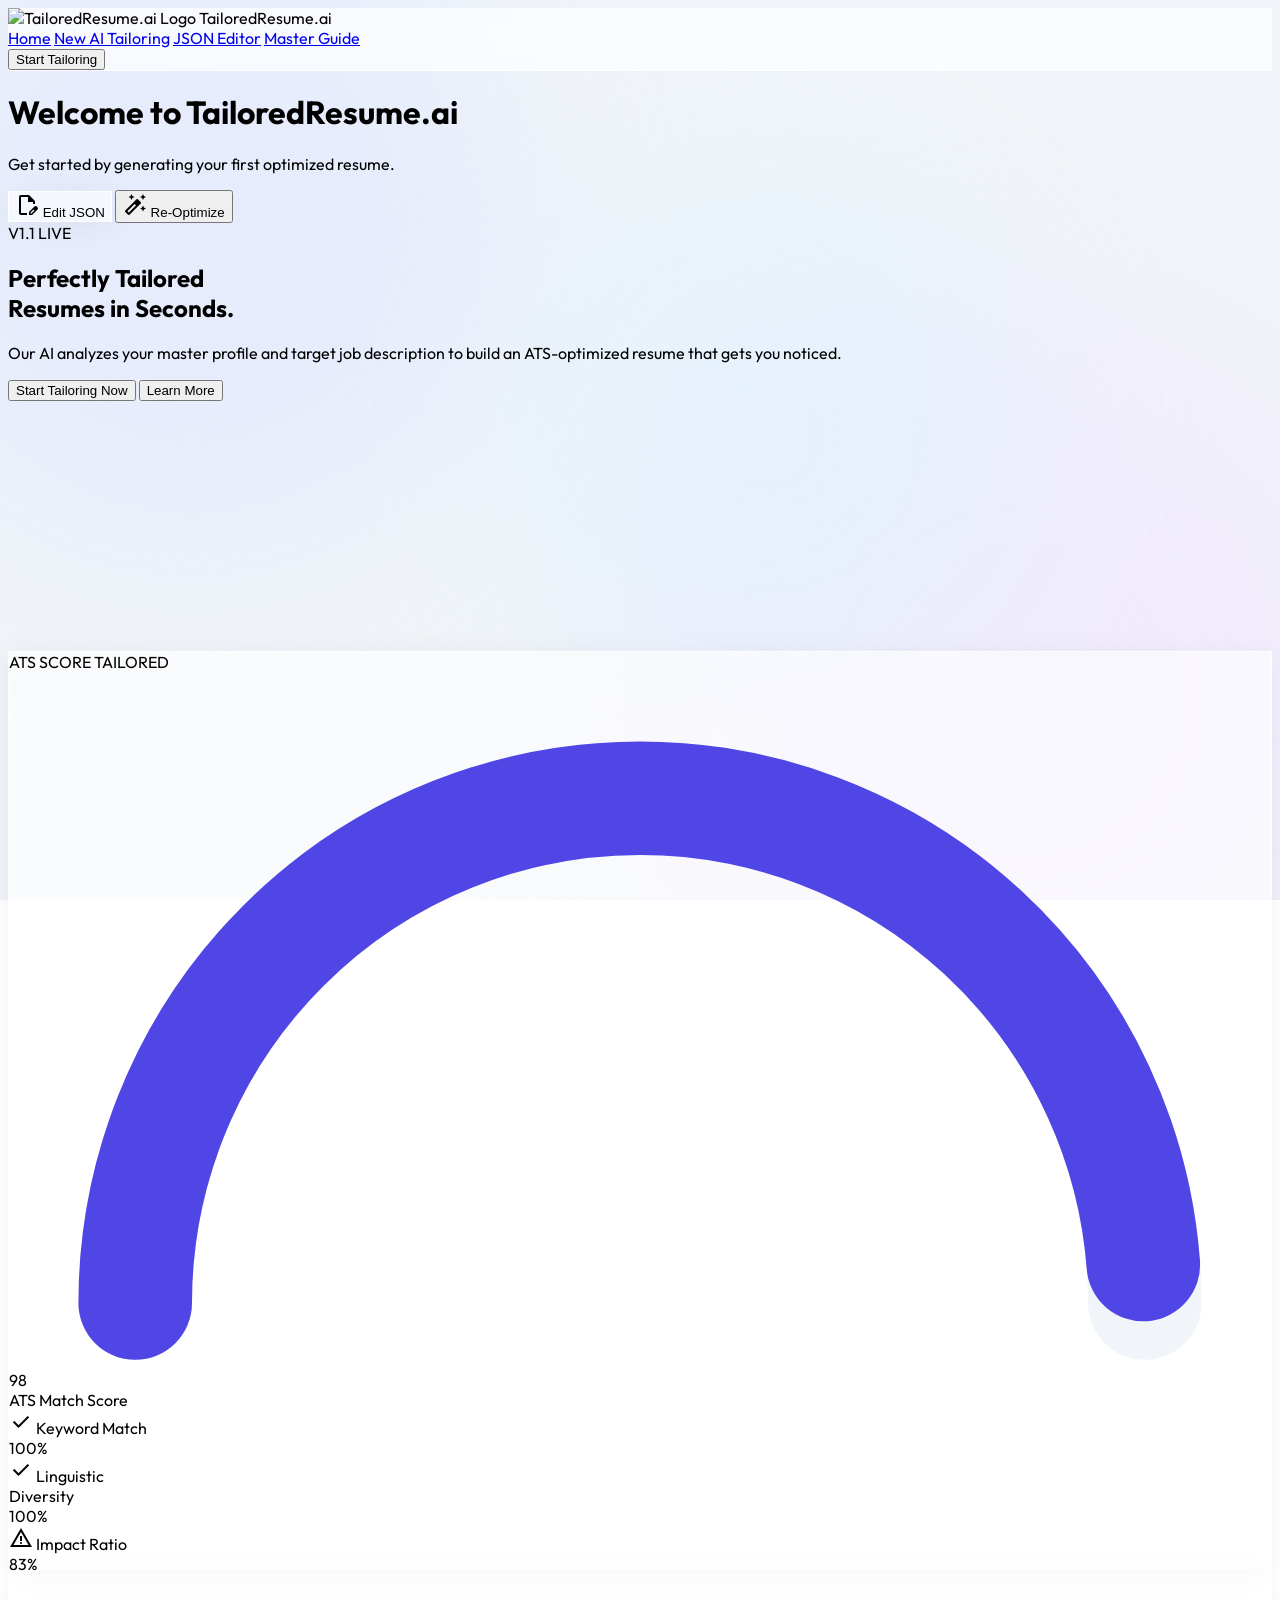
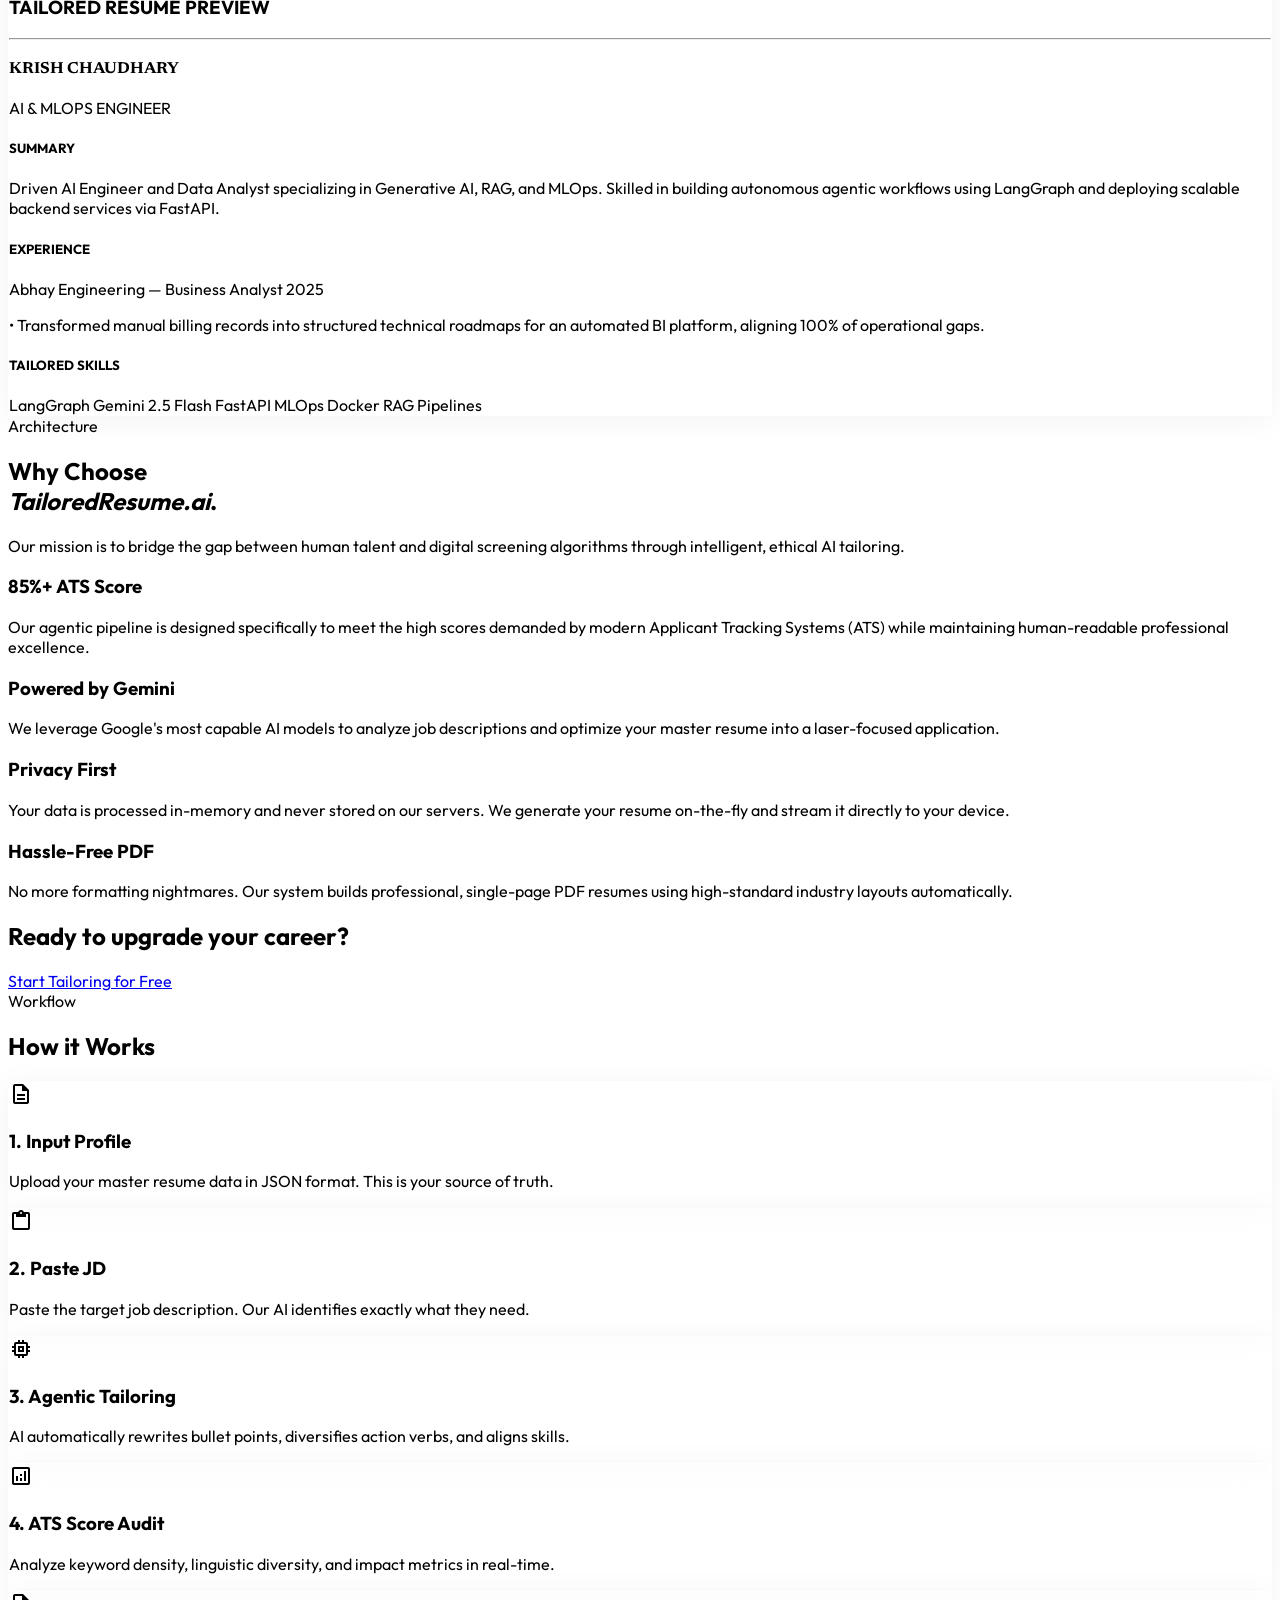
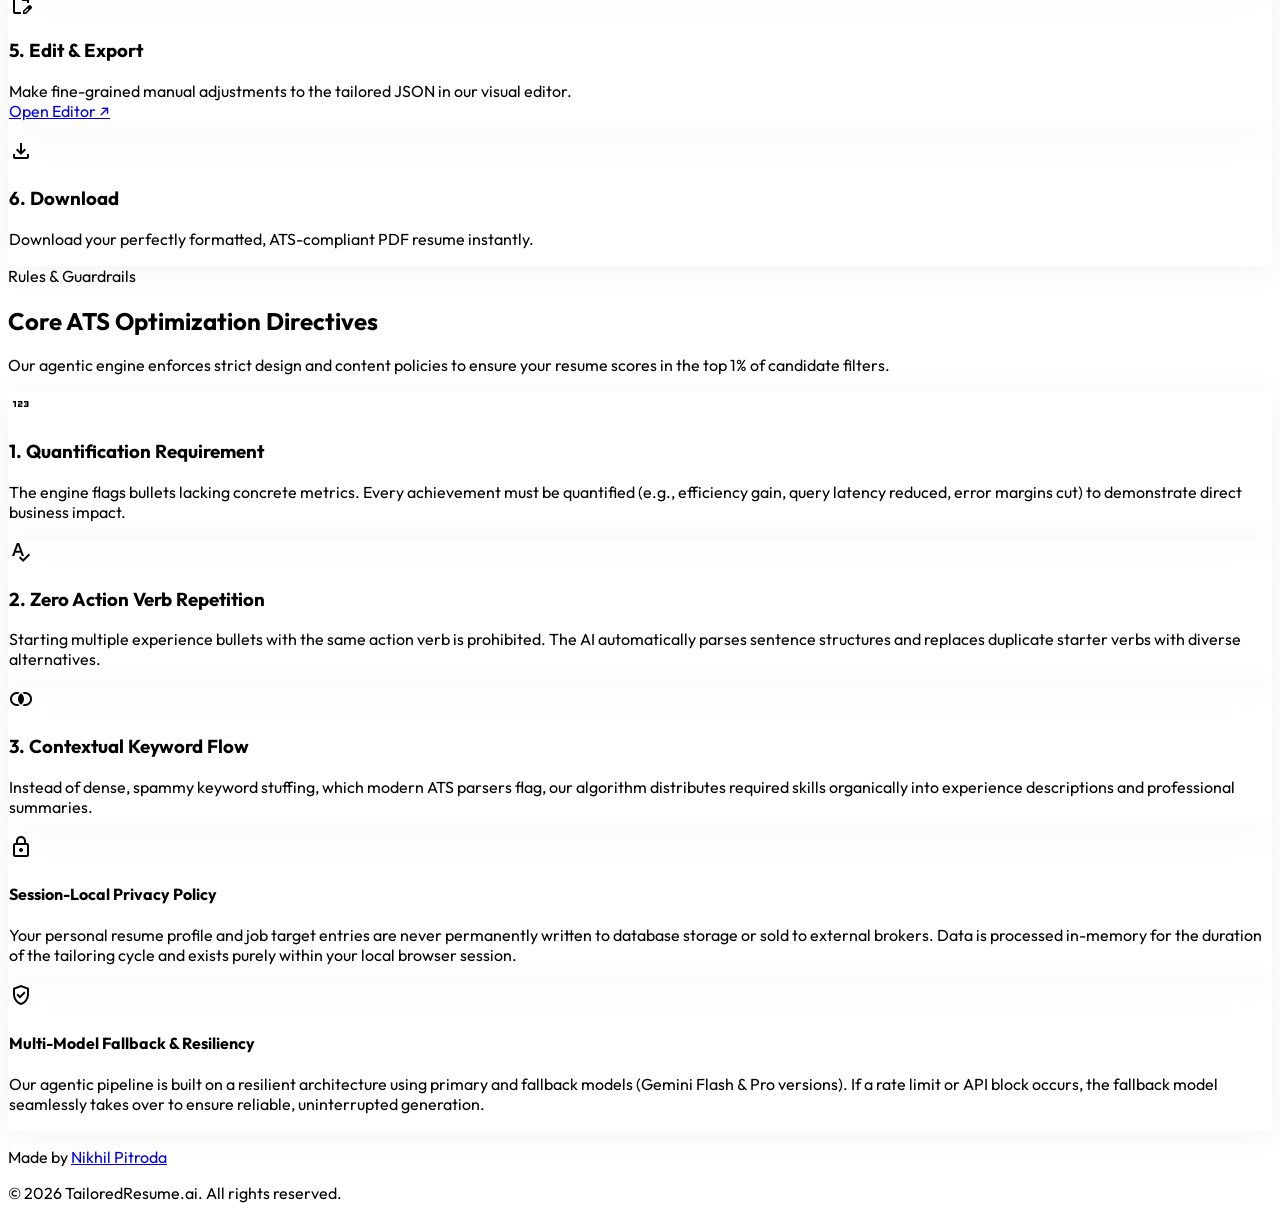
==== commit 497b5e49: "Refactor architecture section into homepage and remove glass-card styling" ====
--- a/static/index.html
+++ b/static/index.html
@@ -4,16 +4,24 @@
 <meta charset="utf-8"/>
 <meta content="width=device-width, initial-scale=1.0" name="viewport"/>
 <title>TailoredResume.ai | Dashboard</title>
+    <meta name="description" content="TailoredResume.ai uses advanced Agentic AI to tailor your resume to any job description, ensuring 100% ATS optimization and high impact.">
+    <meta name="keywords" content="AI resume builder, ATS optimization, tailored resume, CV maker, agentic AI, resume engineering">
+    <meta name="author" content="Nikhil Pitroda">
+    <meta property="og:title" content="TailoredResume.ai | Elite AI Resume Tailoring">
+    <meta property="og:description" content="Defeat modern ATS systems with an Agentic Pipeline that actively engineers your resume for maximum impact.">
+    <meta property="og:type" content="website">
+
 <link rel="icon" href="/favicon.svg?v=2" type="image/svg+xml">
 <script src="https://cdn.tailwindcss.com?plugins=forms,container-queries"></script>
 <link href="https://fonts.googleapis.com/css2?family=Material+Symbols+Outlined:wght,FILL@100..700,0..1&amp;display=swap" rel="stylesheet"/>
-<link href="https://fonts.googleapis.com/css2?family=Outfit:wght@300;400;500;600;700&amp;display=swap" rel="stylesheet"/>
+<link href="https://fonts.googleapis.com/css2?family=Outfit:wght@300;400;500;600;700&amp;family=Newsreader:ital,opsz,wght@0,6..72,200..800;1,6..72,200..800&amp;display=swap" rel="stylesheet"/>
 <script>
     tailwind.config = {
         theme: {
             extend: {
                 fontFamily: {
                     sans: ['Outfit', 'sans-serif'],
+                    serif: ['Newsreader', 'serif'],
                 },
                 colors: {
                     primary: "#4f46e5",
@@ -107,6 +115,35 @@
         100% { transform: translate(30px, 50px) scale(1.1); }
     }
 </style>
+    <link rel="canonical" href="https://tailored-resume-ai.vercel.app/">
+
+    <meta name="twitter:card" content="summary_large_image">
+    <meta name="twitter:site" content="@TailoredResume">
+    <meta name="twitter:title" content="TailoredResume.ai | Elite AI Resume Tailoring">
+    <meta name="twitter:description" content="Defeat modern ATS systems with an Agentic Pipeline that actively engineers your resume for maximum impact.">
+    <meta name="twitter:image" content="https://tailored-resume-ai.vercel.app/og-image.png">
+
+
+    <script type="application/ld+json">
+    {
+      "@context": "https://schema.org",
+      "@type": "SoftwareApplication",
+      "name": "TailoredResume.ai",
+      "operatingSystem": "Web",
+      "applicationCategory": "BusinessApplication",
+      "offers": {
+        "@type": "Offer",
+        "price": "0",
+        "priceCurrency": "USD"
+      },
+      "description": "Agentic AI resume tailoring engine designed to optimize professional CVs against Applicant Tracking Systems.",
+      "author": {
+        "@type": "Person",
+        "name": "Nikhil Pitroda"
+      }
+    }
+    </script>
+
 </head>
 <body class="min-h-screen text-slate-800 flex flex-col relative">
 
@@ -168,15 +205,32 @@
         <div id="empty-state" class="grid grid-cols-1 lg:grid-cols-2 gap-8 lg:gap-12 items-center">
             
             <!-- Left Side: Call to Action -->
-            <div class="glass-card p-8 md:p-12 rounded-2xl text-left flex flex-col items-start justify-center h-full shadow-sm hover:shadow-md transition-shadow">
-                <div class="w-14 h-14 rounded-full bg-indigo-50 text-indigo-600 flex items-center justify-center mb-6 shadow-inner">
-                    <span class="material-symbols-outlined text-3xl">magic_button</span>
-                </div>
-                <h2 class="text-3xl font-bold text-slate-900 mb-3 leading-tight">Ready to land your dream job?</h2>
-                <p class="text-slate-500 mb-8 text-base">You haven't optimized any resumes yet. Start the AI tailoring process to get a personalized ATS analysis.</p>
-                <button onclick="window.location.href='/input'" class="bg-primary text-white font-medium px-8 py-3.5 rounded-full hover:bg-indigo-700 hover:shadow-lg hover:shadow-indigo-200 active:scale-95 duration-200 transition-all flex items-center gap-2">
-                    <span class="material-symbols-outlined text-[20px]">auto_fix_high</span> Tailor My First Resume
-                </button>
+            <div class="text-left flex flex-col items-start justify-center h-full pt-4 md:pt-10">
+                <!-- Badge -->
+                <div class="bg-slate-100 text-slate-500 font-bold text-[12px] tracking-widest px-3 py-1.5 rounded mb-8 uppercase flex items-center gap-2">
+                    <span class="w-2 h-2 rounded-full bg-emerald-500"></span> V1.1 LIVE
+                </div>
+                
+                <!-- Headline -->
+                <h2 class="text-[3.5rem] md:text-[4.75rem] leading-[1.05] font-serif text-slate-900 mb-6 tracking-tight">
+                    Perfectly Tailored <br>
+                    <span class="text-primary">Resumes</span> in Seconds.
+                </h2>
+                
+                <!-- Subheadline -->
+                <p class="text-slate-600 mb-10 text-lg md:text-[1.3rem] leading-relaxed max-w-[480px]">
+                    Our AI analyzes your master profile and target job description to build an ATS-optimized resume that gets you noticed.
+                </p>
+                
+                <!-- Action Buttons -->
+                <div class="flex flex-col sm:flex-row gap-4 w-full sm:w-auto">
+                    <button onclick="window.location.href='/input'" class="bg-primary text-white font-medium px-10 py-4 rounded-md hover:bg-indigo-700 hover:shadow-lg hover:shadow-indigo-200 active:scale-95 duration-200 transition-all text-lg w-full sm:w-auto">
+                        Start Tailoring Now
+                    </button>
+                    <button onclick="document.getElementById('learn-more').scrollIntoView({behavior: 'smooth'})" class="bg-transparent border border-slate-200 text-slate-700 font-medium px-10 py-4 rounded-md hover:bg-slate-50 hover:border-slate-300 active:scale-95 duration-200 transition-all text-lg w-full sm:w-auto text-center">
+                        Learn More
+                    </button>
+                </div>
             </div>
 
             <!-- Right Side: Mockup Cards -->
@@ -269,6 +323,39 @@
         </div>
 
 
+
+        <!-- Architecture Section (Learn More) -->
+        <div id="learn-more" class="mt-24 pt-16 border-t border-slate-200/50">
+            <section class="mb-12">
+                <div class="inline-block px-3 py-1 bg-indigo-50 text-indigo-700 rounded-full text-sm font-bold mb-4 tracking-wider uppercase">Architecture</div>
+                <h2 class="text-4xl md:text-5xl font-bold text-slate-900 mb-4 tracking-tight">Why Choose <br><i class="text-primary font-serif">TailoredResume.ai</i>.</h2>
+                <p class="text-lg text-slate-500 max-w-2xl leading-relaxed">Our mission is to bridge the gap between human talent and digital screening algorithms through intelligent, ethical AI tailoring.</p>
+            </section>
+
+            <div class="grid grid-cols-1 md:grid-cols-2 gap-8 lg:gap-12 mt-12">
+                <div class="bg-transparent group">
+                    <h3 class="text-xl font-bold text-slate-900 mb-3 group-hover:text-primary transition-colors">85%+ ATS Score</h3>
+                    <p class="text-slate-500 text-sm md:text-base leading-relaxed">Our agentic pipeline is designed specifically to meet the high scores demanded by modern Applicant Tracking Systems (ATS) while maintaining human-readable professional excellence.</p>
+                </div>
+                <div class="bg-transparent group">
+                    <h3 class="text-xl font-bold text-slate-900 mb-3 group-hover:text-primary transition-colors">Powered by Gemini</h3>
+                    <p class="text-slate-500 text-sm md:text-base leading-relaxed">We leverage Google's most capable AI models to analyze job descriptions and optimize your master resume into a laser-focused application.</p>
+                </div>
+                <div class="bg-transparent group">
+                    <h3 class="text-xl font-bold text-slate-900 mb-3 group-hover:text-primary transition-colors">Privacy First</h3>
+                    <p class="text-slate-500 text-sm md:text-base leading-relaxed">Your data is processed in-memory and never stored on our servers. We generate your resume on-the-fly and stream it directly to your device.</p>
+                </div>
+                <div class="bg-transparent group">
+                    <h3 class="text-xl font-bold text-slate-900 mb-3 group-hover:text-primary transition-colors">Hassle-Free PDF</h3>
+                    <p class="text-slate-500 text-sm md:text-base leading-relaxed">No more formatting nightmares. Our system builds professional, single-page PDF resumes using high-standard industry layouts automatically.</p>
+                </div>
+            </div>
+
+            <section class="mt-24 mb-12 text-center">
+                <h2 class="text-3xl md:text-4xl font-serif font-bold text-slate-900 mb-8">Ready to upgrade your career?</h2>
+                <a href="/input" class="bg-primary text-white font-medium px-10 py-4 rounded-md hover:bg-indigo-700 hover:shadow-lg hover:shadow-indigo-200 active:scale-95 duration-200 transition-all inline-block text-lg">Start Tailoring for Free</a>
+            </section>
+        </div>
 
         <!-- How it Works Section -->
         <div class="mt-16">
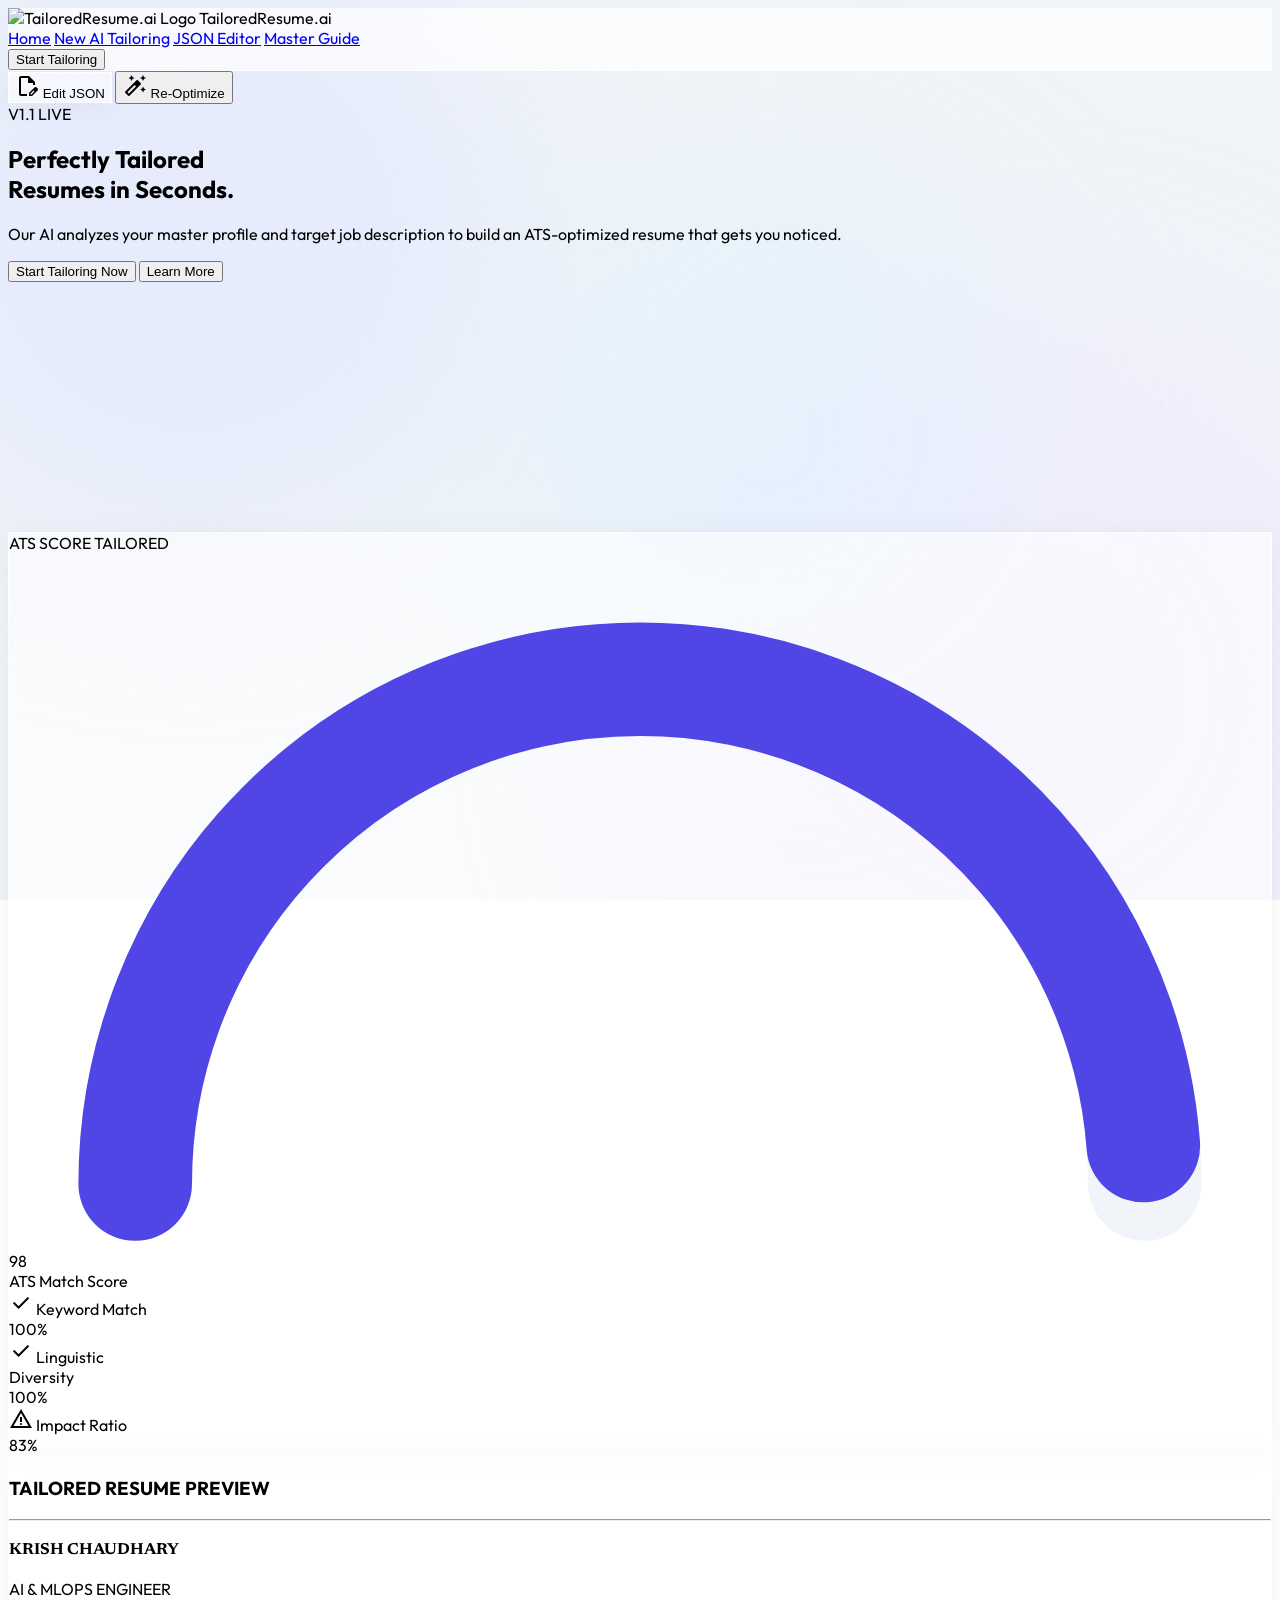
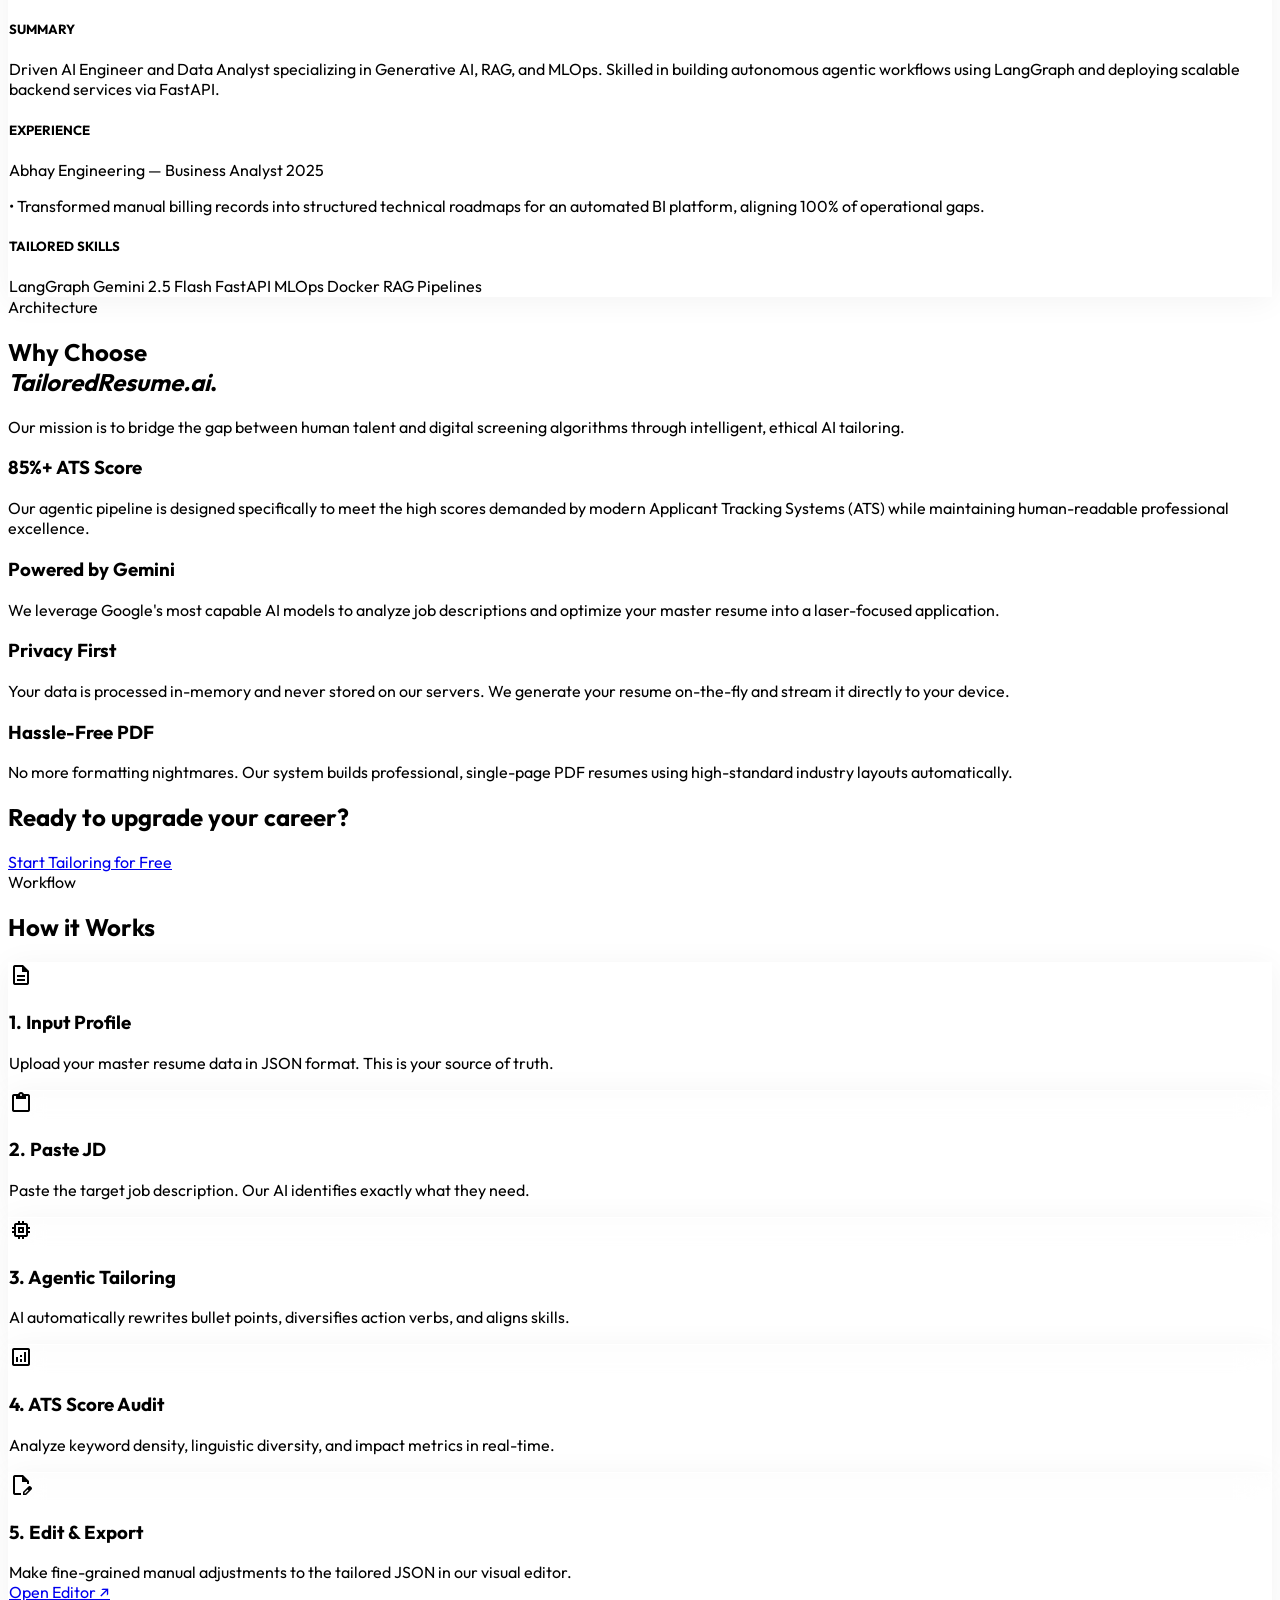
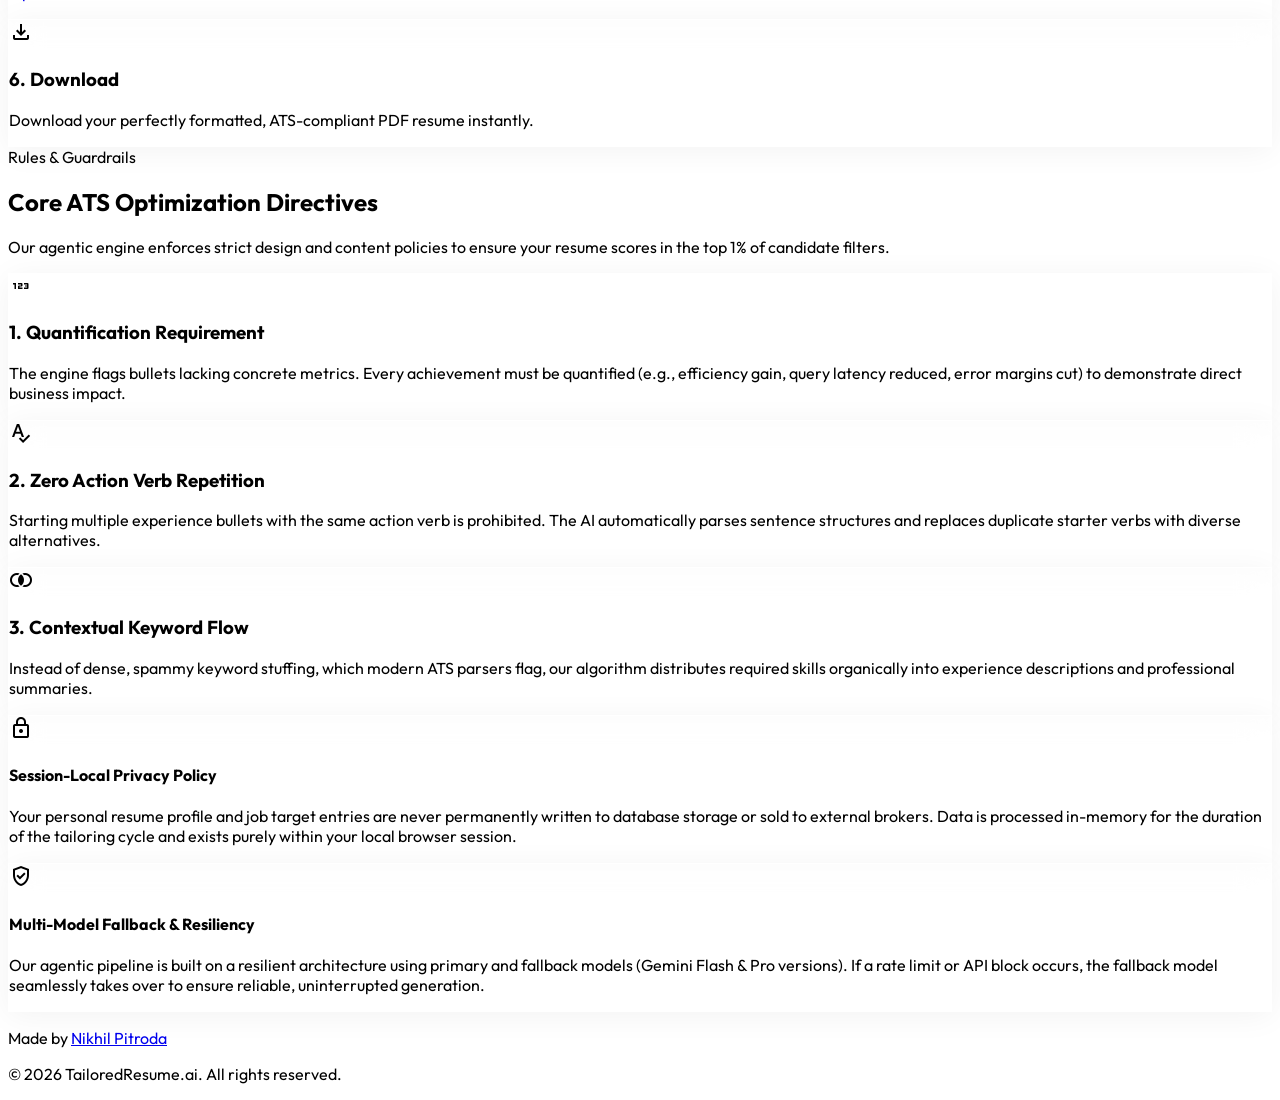
==== commit 2fd4ac06: "Added Word Document download functionality, optimized Agentic AI pipeline for faster generation, add" ====
--- a/static/index.html
+++ b/static/index.html
@@ -186,11 +186,8 @@
     <main class="flex-grow px-4 md:px-8 py-12 w-full max-w-7xl mx-auto space-y-8">
         
         <!-- Dashboard Header -->
-        <div class="flex items-center justify-between mb-2">
-            <div>
-                <h1 id="greeting-title" class="text-3xl font-bold text-slate-900 mb-1">Welcome to TailoredResume.ai</h1>
-                <p id="greeting-subtitle" class="text-slate-500">Get started by generating your first optimized resume.</p>
-            </div>
+        <div class="flex items-center justify-end mb-2">
+            <!-- Removed greeting text -->
             <div id="dashboard-actions" class="flex gap-3 hidden">
                 <button onclick="window.location.href='/editor'" class="glass-card px-5 py-2.5 rounded-full font-medium text-slate-700 flex items-center gap-2 hover:bg-white/80 transition-all">
                     <span class="material-symbols-outlined text-[20px]">edit_document</span> Edit JSON
@@ -205,7 +202,7 @@
         <div id="empty-state" class="grid grid-cols-1 lg:grid-cols-2 gap-8 lg:gap-12 items-center">
             
             <!-- Left Side: Call to Action -->
-            <div class="text-left flex flex-col items-start justify-center h-full pt-4 md:pt-10">
+            <div class="text-left flex flex-col items-start justify-center h-full pt-0">
                 <!-- Badge -->
                 <div class="bg-slate-100 text-slate-500 font-bold text-[12px] tracking-widest px-3 py-1.5 rounded mb-8 uppercase flex items-center gap-2">
                     <span class="w-2 h-2 rounded-full bg-emerald-500"></span> V1.1 LIVE
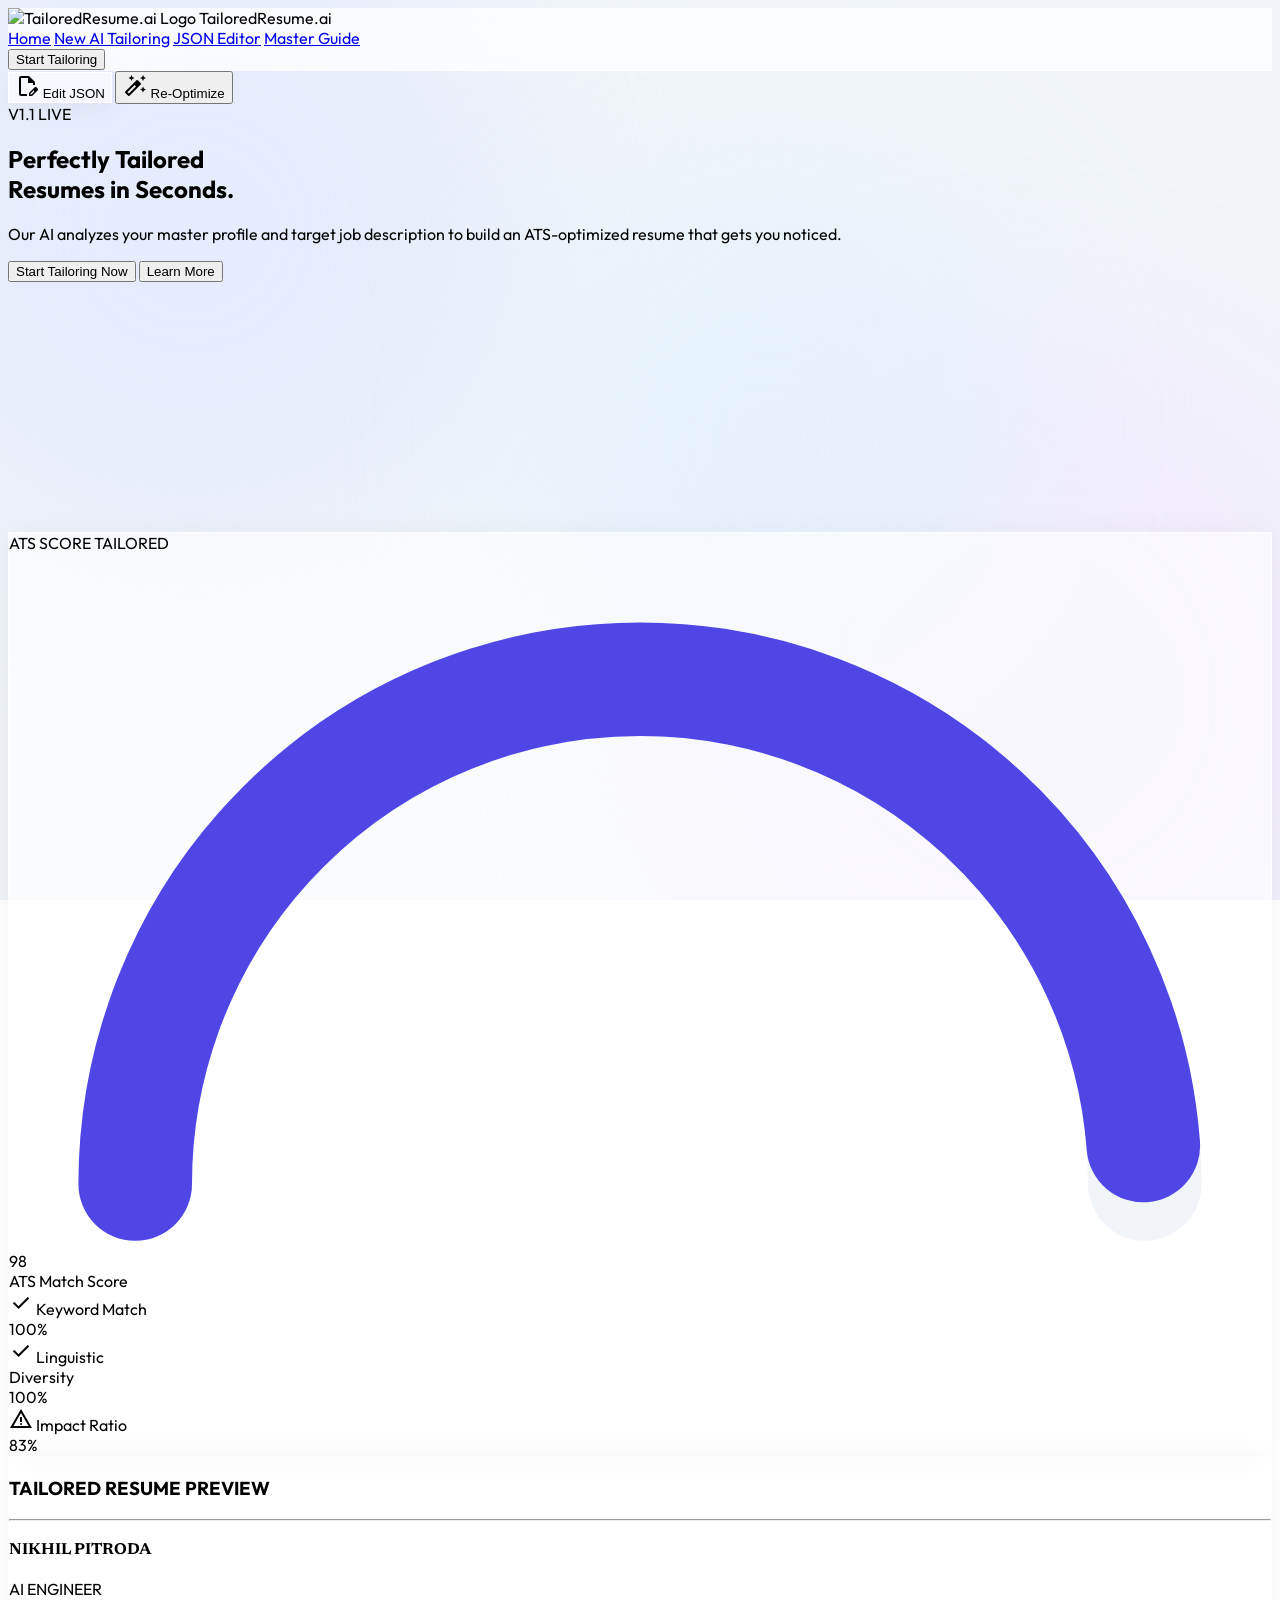
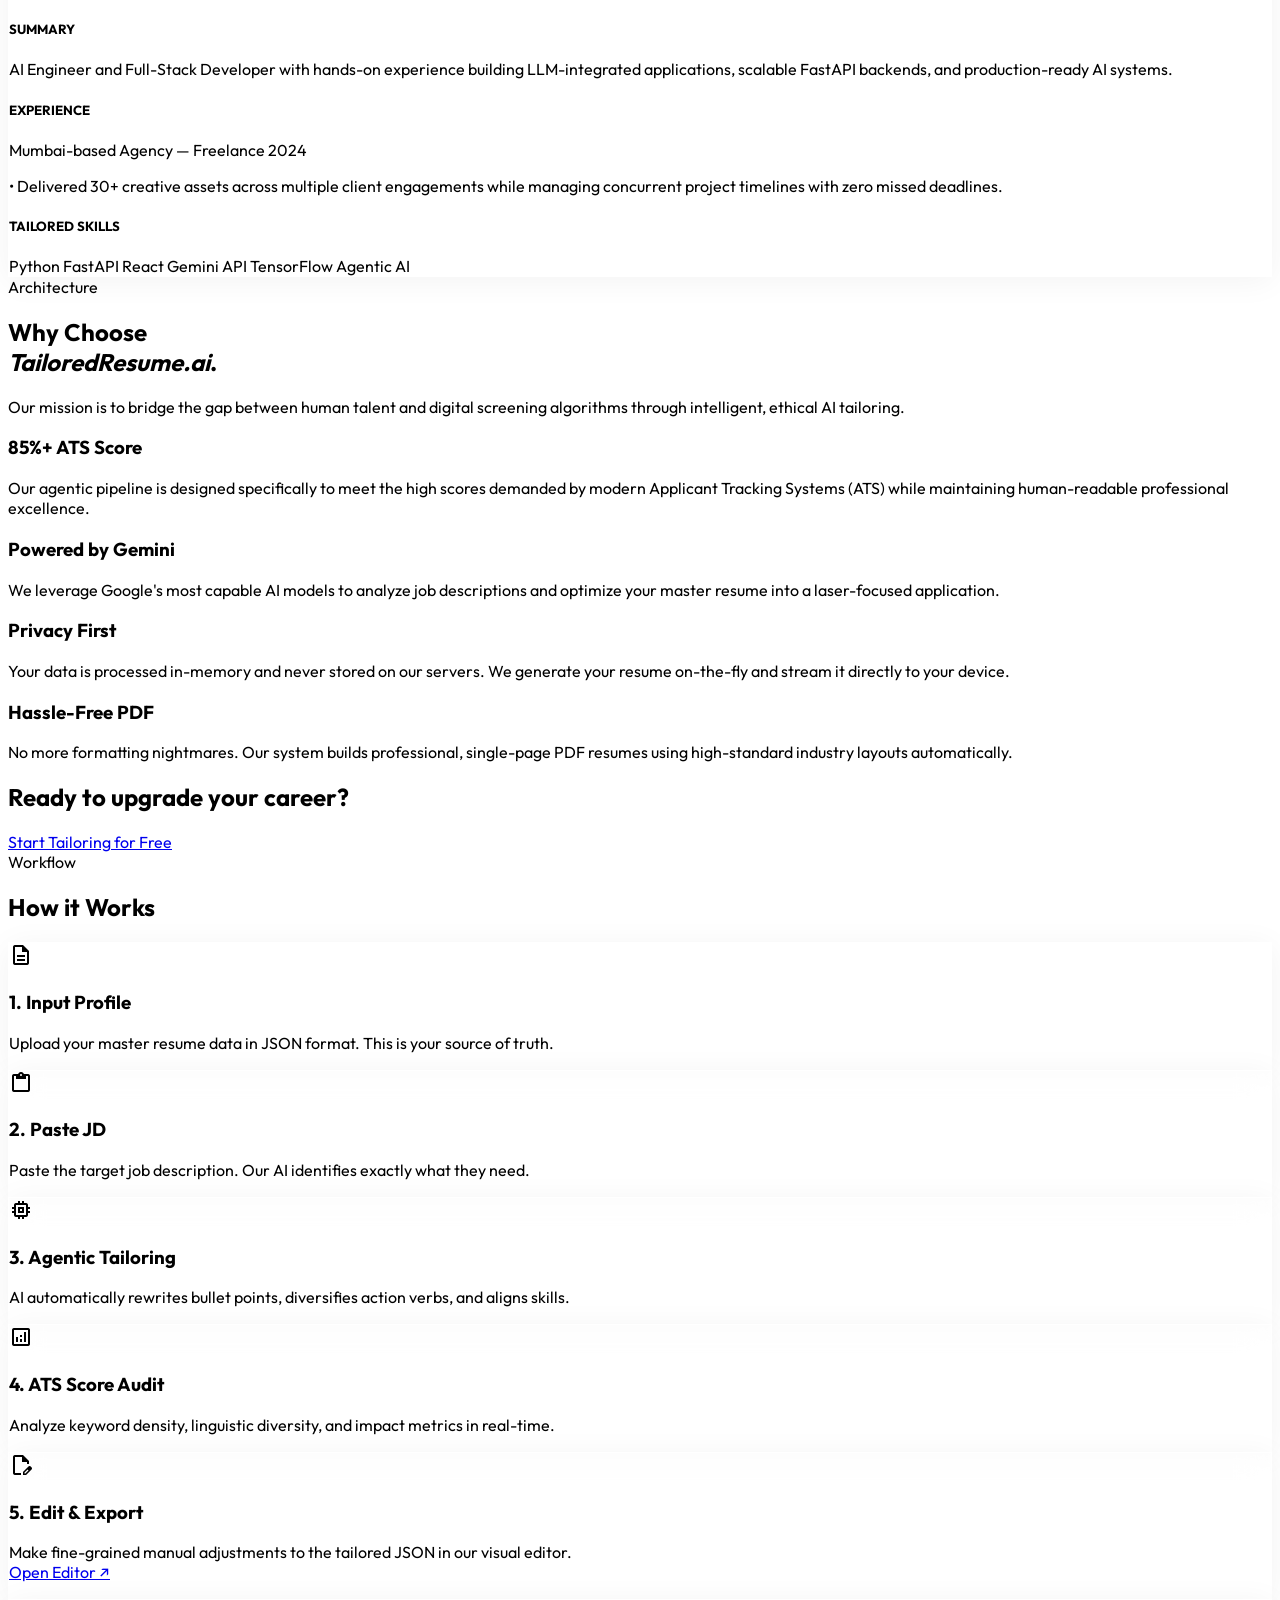
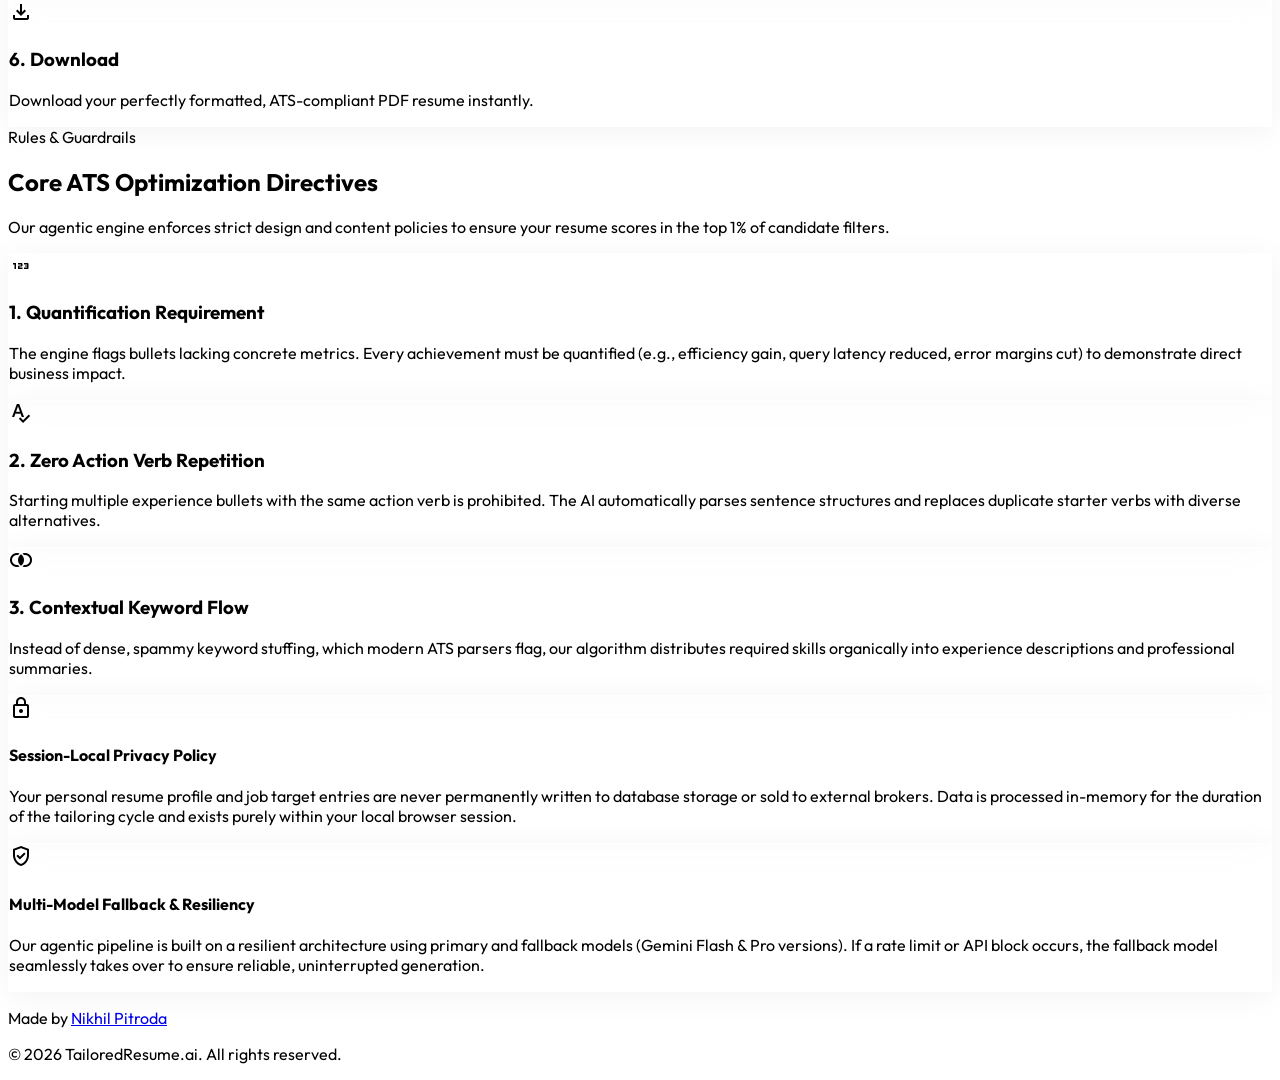
==== commit e763c300: "Update default mockup resume with Nikhil Pitroda" ====
--- a/static/index.html
+++ b/static/index.html
@@ -1,6 +1,7 @@
 <!DOCTYPE html>
 <html class="light" lang="en">
 <head>
+<meta name="google-site-verification" content="9jbIJxU-XEX_ZNcD1dQaNHGGQ4VQs6VhlciOSYjIbCg" />
 <meta charset="utf-8"/>
 <meta content="width=device-width, initial-scale=1.0" name="viewport"/>
 <title>TailoredResume.ai | Dashboard</title>
@@ -288,30 +289,30 @@
                         <hr class="border-slate-100 mb-4">
                         
                         <div class="text-center mb-5">
-                            <h4 id="mockup-name" class="font-black text-slate-800 text-[17px] leading-none mb-1" style="font-family: 'Newsreader', serif;">KRISH CHAUDHARY</h4>
-                            <p id="mockup-role" class="text-[9px] font-bold text-indigo-600 uppercase tracking-widest">AI & MLOPS ENGINEER</p>
+                            <h4 id="mockup-name" class="font-black text-slate-800 text-[17px] leading-none mb-1" style="font-family: 'Newsreader', serif;">NIKHIL PITRODA</h4>
+                            <p id="mockup-role" class="text-[9px] font-bold text-indigo-600 uppercase tracking-widest">AI ENGINEER</p>
                         </div>
 
                         <div class="mb-4">
                             <h5 class="text-[8px] font-bold text-slate-400 tracking-widest mb-1.5">SUMMARY</h5>
-                            <p id="mockup-summary" class="text-[9px] text-slate-600 leading-relaxed line-clamp-4">Driven AI Engineer and Data Analyst specializing in Generative AI, RAG, and MLOps. Skilled in building autonomous agentic workflows using LangGraph and deploying scalable backend services via FastAPI.</p>
+                            <p id="mockup-summary" class="text-[9px] text-slate-600 leading-relaxed line-clamp-4">AI Engineer and Full-Stack Developer with hands-on experience building LLM-integrated applications, scalable FastAPI backends, and production-ready AI systems.</p>
                         </div>
 
                         <div class="mb-4">
                             <h5 class="text-[8px] font-bold text-slate-400 tracking-widest mb-1.5">EXPERIENCE</h5>
-                            <p id="mockup-exp-title" class="text-[10px] font-bold text-slate-700 truncate">Abhay Engineering — Business Analyst <span class="font-normal text-slate-400 text-[9px] float-right">2025</span></p>
-                            <p id="mockup-exp-bullet" class="text-[9px] text-slate-600 leading-relaxed mt-1 line-clamp-3">• Transformed manual billing records into structured technical roadmaps for an automated BI platform, aligning 100% of operational gaps.</p>
+                            <p id="mockup-exp-title" class="text-[10px] font-bold text-slate-700 truncate">Mumbai-based Agency — Freelance <span class="font-normal text-slate-400 text-[9px] float-right">2024</span></p>
+                            <p id="mockup-exp-bullet" class="text-[9px] text-slate-600 leading-relaxed mt-1 line-clamp-3">• Delivered 30+ creative assets across multiple client engagements while managing concurrent project timelines with zero missed deadlines.</p>
                         </div>
 
                         <div>
                             <h5 class="text-[8px] font-bold text-slate-400 tracking-widest mb-1.5">TAILORED SKILLS</h5>
                             <div id="mockup-skills-container" class="flex flex-wrap gap-1.5">
-                                <span class="px-2 py-0.5 rounded border border-indigo-200/60 bg-indigo-50/50 text-[9px] font-bold text-indigo-600">LangGraph</span>
-                                <span class="px-2 py-0.5 rounded border border-indigo-200/60 bg-indigo-50/50 text-[9px] font-bold text-indigo-600">Gemini 2.5 Flash</span>
+                                <span class="px-2 py-0.5 rounded border border-indigo-200/60 bg-indigo-50/50 text-[9px] font-bold text-indigo-600">Python</span>
                                 <span class="px-2 py-0.5 rounded border border-indigo-200/60 bg-indigo-50/50 text-[9px] font-bold text-indigo-600">FastAPI</span>
-                                <span class="px-2 py-0.5 rounded border border-indigo-200/60 bg-indigo-50/50 text-[9px] font-bold text-indigo-600">MLOps</span>
-                                <span class="px-2 py-0.5 rounded border border-indigo-200/60 bg-indigo-50/50 text-[9px] font-bold text-indigo-600">Docker</span>
-                                <span class="px-2 py-0.5 rounded border border-indigo-200/60 bg-indigo-50/50 text-[9px] font-bold text-indigo-600">RAG Pipelines</span>
+                                <span class="px-2 py-0.5 rounded border border-indigo-200/60 bg-indigo-50/50 text-[9px] font-bold text-indigo-600">React</span>
+                                <span class="px-2 py-0.5 rounded border border-indigo-200/60 bg-indigo-50/50 text-[9px] font-bold text-indigo-600">Gemini API</span>
+                                <span class="px-2 py-0.5 rounded border border-indigo-200/60 bg-indigo-50/50 text-[9px] font-bold text-indigo-600">TensorFlow</span>
+                                <span class="px-2 py-0.5 rounded border border-indigo-200/60 bg-indigo-50/50 text-[9px] font-bold text-indigo-600">Agentic AI</span>
                             </div>
                         </div>
                     </div>
